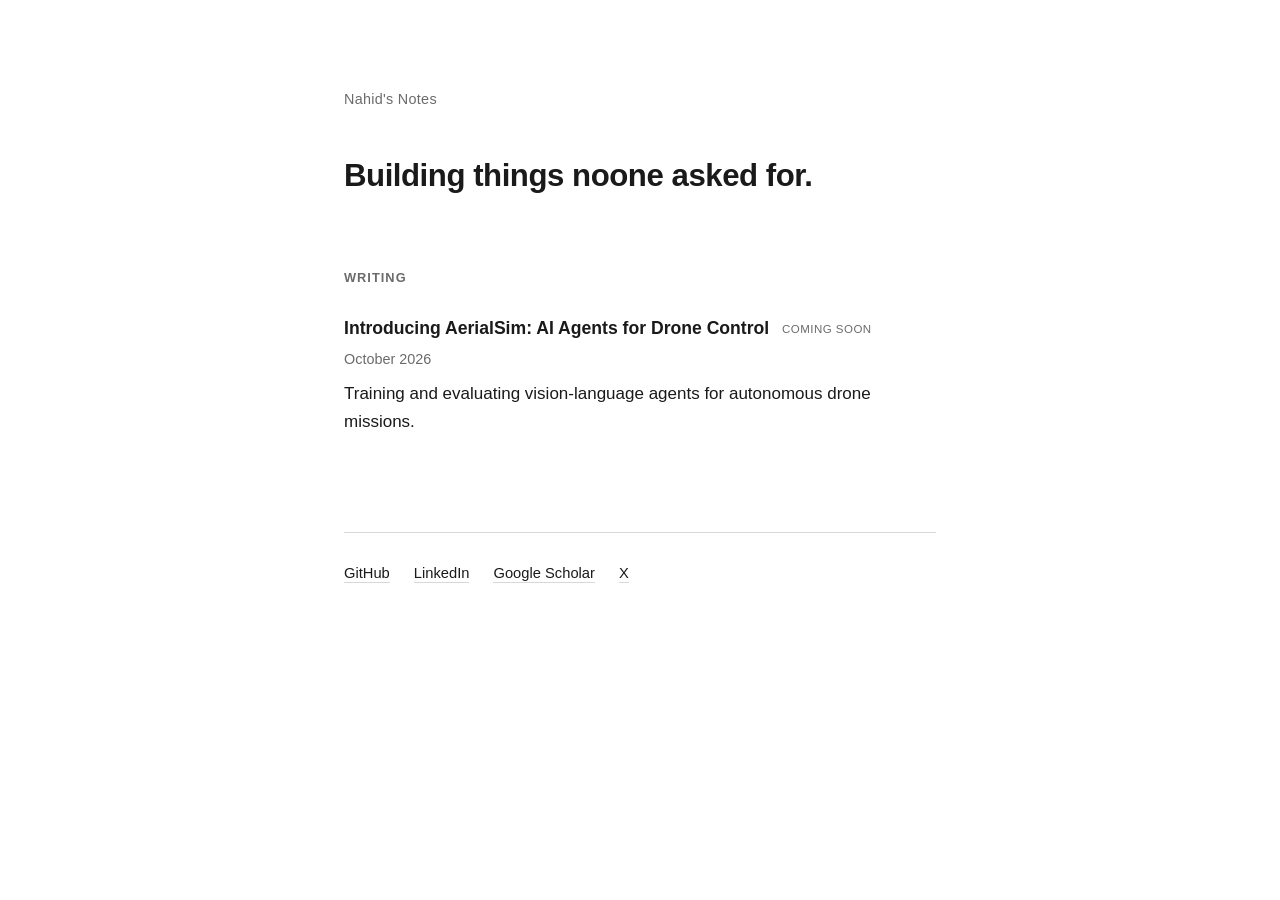
==== index.html @ 05fd5c4f "redesign the homepage Replaces the placeholder with a minimal text-first page: site name, heading, a" ====
<!doctype html>
<html lang="en">
<head>
<meta charset="utf-8">
<meta name="viewport" content="width=device-width, initial-scale=1">
<title>Nahid's Notes</title>
<meta name="description" content="Notes on building things, mostly machine learning and robotics.">
<link rel="stylesheet" href="style.css">
</head>
<body>
<div class="wrap">

  <header>
    <p class="site">Nahid's Notes</p>
    <h1>Building things noone asked for.</h1>
  </header>

  <main>
    <section>
      <h2>Writing</h2>

      <article class="entry">
        <h3>
          Introducing AerialSim: AI Agents for Drone Control
          <span class="soon">Coming soon</span>
        </h3>
        <p class="meta">October 2026</p>
        <p class="desc">Training and evaluating vision-language agents for autonomous drone missions.</p>
      </article>

    </section>
  </main>

  <footer>
    <ul class="links">
      <li><a href="https://github.com/nahidalam">GitHub</a></li>
      <li><a href="https://www.linkedin.com/in/nahidalam">LinkedIn</a></li>
      <li><a href="https://scholar.google.com/citations?user=11XdYBUAAAAJ">Google Scholar</a></li>
      <li><a href="https://x.com/nahidalam">X</a></li>
    </ul>
  </footer>

</div>
</body>
</html>
---- style.css ----
:root {
  --bg: #ffffff;
  --ink: #1a1a1a;
  --muted: #6b6b6b;
  --faint: #d8d8d8;
  --link: #1a1a1a;
}

*, *::before, *::after { box-sizing: border-box; }

html { -webkit-text-size-adjust: 100%; }

body {
  margin: 0;
  background: var(--bg);
  color: var(--ink);
  font: 17px/1.65 -apple-system, BlinkMacSystemFont, "Segoe UI", Helvetica, Arial, sans-serif;
  font-synthesis-weight: none;
  -webkit-font-smoothing: antialiased;
}

.wrap {
  max-width: 40rem;
  margin: 0 auto;
  padding: 5.5rem 1.5rem 4rem;
}

/* header */

.site {
  margin: 0 0 2.75rem;
  font-size: 0.9rem;
  letter-spacing: 0.02em;
  color: var(--muted);
}

h1 {
  margin: 0;
  font-size: 1.95rem;
  line-height: 1.25;
  font-weight: 600;
  letter-spacing: -0.015em;
}

/* writing */

main { margin-top: 4.5rem; }

h2 {
  margin: 0 0 1.75rem;
  font-size: 0.8rem;
  font-weight: 600;
  letter-spacing: 0.08em;
  text-transform: uppercase;
  color: var(--muted);
}

.entry { margin-bottom: 2.5rem; }
.entry:last-child { margin-bottom: 0; }

.entry h3 {
  margin: 0;
  font-size: 1.1rem;
  line-height: 1.45;
  font-weight: 600;
}

.soon {
  display: inline-block;
  margin-left: 0.5rem;
  font-size: 0.72rem;
  font-weight: 500;
  letter-spacing: 0.04em;
  text-transform: uppercase;
  color: var(--muted);
  white-space: nowrap;
  vertical-align: 0.1em;
}

.meta {
  margin: 0.4rem 0 0;
  font-size: 0.9rem;
  color: var(--muted);
}

.desc {
  margin: 0.5rem 0 0;
  color: var(--ink);
}

/* footer */

footer {
  margin-top: 6rem;
  padding-top: 1.75rem;
  border-top: 1px solid var(--faint);
}

.links {
  margin: 0;
  padding: 0;
  list-style: none;
  display: flex;
  flex-wrap: wrap;
  gap: 0.5rem 1.5rem;
  font-size: 0.92rem;
}

a {
  color: var(--link);
  text-decoration: none;
  border-bottom: 1px solid var(--faint);
  padding-bottom: 1px;
}

a:hover { border-bottom-color: var(--ink); }

a:focus-visible {
  outline: 2px solid var(--ink);
  outline-offset: 3px;
  border-radius: 1px;
}

/* small screens */

@media (max-width: 34rem) {
  .wrap { padding: 3.5rem 1rem 3rem; }
  h1 { font-size: 1.65rem; }
  main { margin-top: 3.5rem; }
  footer { margin-top: 4rem; }
}
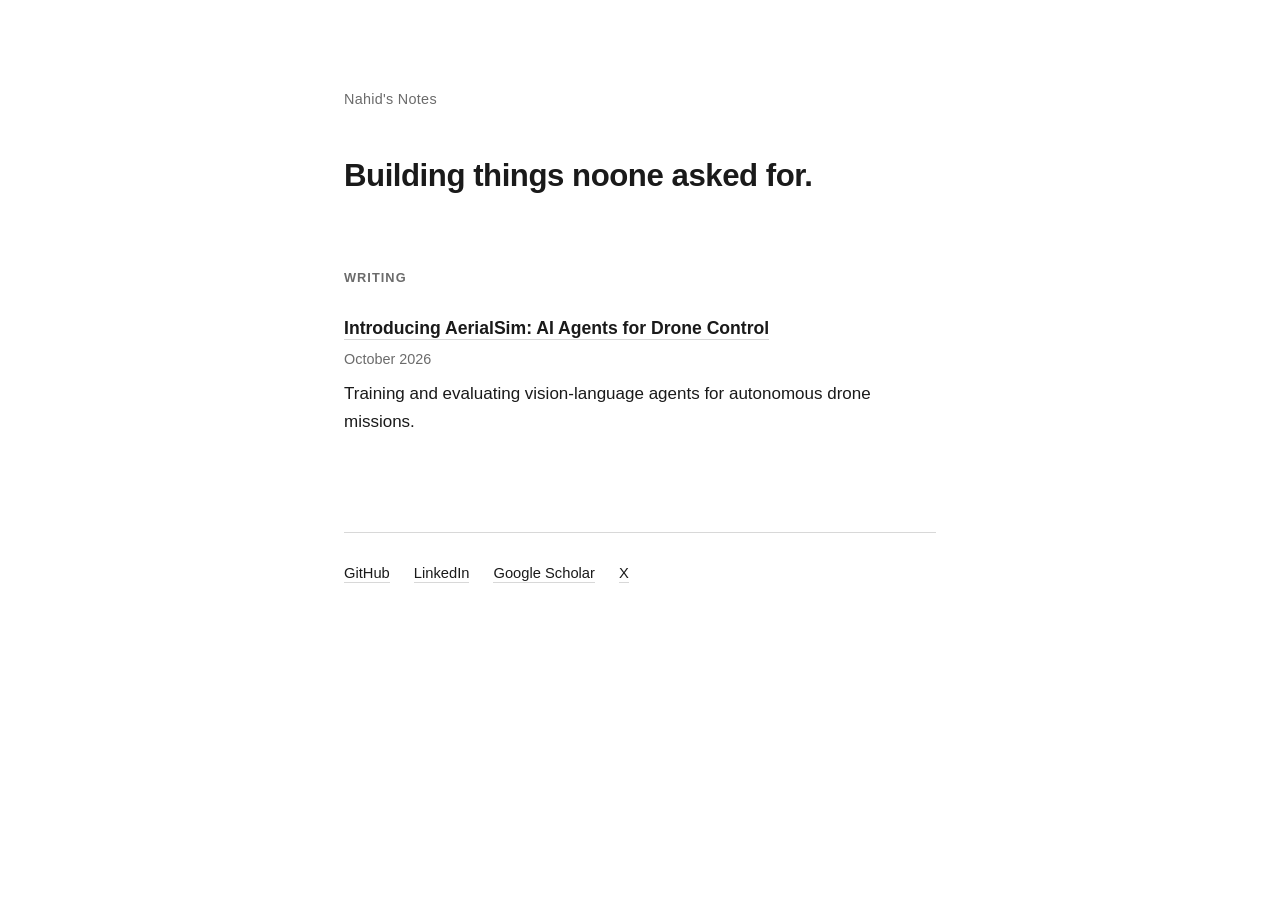
==== commit 098dad24: "publish the AerialSim-Env post Adds posts/aerialsim-env/ and links it from the homepage, replacing t" ====
--- a/index.html
+++ b/index.html
@@ -20,10 +20,7 @@
       <h2>Writing</h2>
 
       <article class="entry">
-        <h3>
-          Introducing AerialSim: AI Agents for Drone Control
-          <span class="soon">Coming soon</span>
-        </h3>
+        <h3><a href="/posts/aerialsim-env/">Introducing AerialSim: AI Agents for Drone Control</a></h3>
         <p class="meta">October 2026</p>
         <p class="desc">Training and evaluating vision-language agents for autonomous drone missions.</p>
       </article>
--- a/style.css
+++ b/style.css
@@ -129,3 +129,171 @@
   main { margin-top: 3.5rem; }
   footer { margin-top: 4rem; }
 }
+
+/* ---------- post pages ---------- */
+
+.post { max-width: 44rem; padding-top: 3rem; }
+
+.back {
+  margin: 0 0 3rem;
+  font-size: 0.9rem;
+  color: var(--muted);
+}
+.post > .back:last-child {
+  margin: 4.5rem 0 0;
+  padding-top: 1.75rem;
+  border-top: 1px solid var(--faint);
+}
+
+.post h1 {
+  font-size: 2rem;
+  line-height: 1.2;
+  margin: 0 0 1rem;
+}
+
+.standfirst {
+  margin: 0 0 1rem;
+  font-size: 1.12rem;
+  line-height: 1.55;
+  color: #44444a;
+}
+
+.post .meta { margin: 0; }
+
+.post h2 {
+  margin: 3.25rem 0 1rem;
+  font-size: 1.3rem;
+  font-weight: 600;
+  letter-spacing: -0.01em;
+  text-transform: none;
+  color: var(--ink);
+}
+
+.post h3 {
+  margin: 2.25rem 0 0.75rem;
+  font-size: 1.05rem;
+  font-weight: 600;
+}
+
+.post p { margin: 0 0 1.15rem; }
+
+/* video */
+
+.video {
+  position: relative;
+  margin: 2.25rem 0 2.75rem;
+  padding-bottom: 56.25%;
+  background: #f2f2ef;
+}
+.video iframe {
+  position: absolute;
+  inset: 0;
+  width: 100%;
+  height: 100%;
+  border: 0;
+}
+
+/* figures */
+
+figure { margin: 2.25rem 0; }
+
+figure img {
+  display: block;
+  width: 100%;
+  height: auto;
+  background: #f2f2ef;
+}
+
+figcaption,
+caption {
+  margin-top: 0.7rem;
+  font-size: 0.88rem;
+  line-height: 1.5;
+  color: var(--muted);
+  text-align: left;
+}
+
+/* code */
+
+pre {
+  margin: 0 0 1.5rem;
+  padding: 1rem 1.1rem;
+  overflow-x: auto;
+  background: #f7f7f4;
+  border: 1px solid #ececea;
+  border-radius: 3px;
+  font-size: 0.85rem;
+  line-height: 1.55;
+}
+
+pre code { font: inherit; background: none; padding: 0; }
+
+code {
+  font-family: ui-monospace, SFMono-Regular, Menlo, Consolas, monospace;
+  font-size: 0.88em;
+  background: #f4f4f1;
+  padding: 0.05em 0.18em;
+  border-radius: 2px;
+}
+
+/* tables */
+
+.tablewrap { margin: 2rem 0; overflow-x: auto; }
+
+table {
+  width: 100%;
+  border-collapse: collapse;
+  font-size: 0.94rem;
+}
+
+caption {
+  caption-side: bottom;
+  margin-top: 0.85rem;
+}
+
+th, td {
+  text-align: left;
+  padding: 0.6rem 0.9rem 0.6rem 0;
+  border-bottom: 1px solid #ececea;
+  vertical-align: top;
+}
+
+thead th {
+  border-bottom: 1px solid #c9c9c4;
+  font-weight: 600;
+  white-space: nowrap;
+}
+
+tfoot th, tfoot td {
+  border-bottom: none;
+  border-top: 1px solid #c9c9c4;
+  font-weight: 600;
+}
+
+table.num td:not(:first-child),
+table.num th:not(:first-child) {
+  text-align: right;
+  padding-right: 0;
+  white-space: nowrap;
+}
+
+tbody tr:last-child td { border-bottom: none; }
+
+/* link list */
+
+.linklist {
+  margin: 0 0 1.15rem;
+  padding-left: 1.1rem;
+}
+.linklist li { margin-bottom: 0.35rem; }
+
+@media (max-width: 34rem) {
+  .post { padding-top: 2rem; }
+  .post h1 { font-size: 1.55rem; }
+  .standfirst { font-size: 1.02rem; }
+  .post h2 { margin-top: 2.5rem; font-size: 1.18rem; }
+  .back { margin-bottom: 2rem; }
+  pre { font-size: 0.78rem; padding: 0.85rem; }
+  table { font-size: 0.88rem; }
+  th, td { padding-right: 0.6rem; }
+}
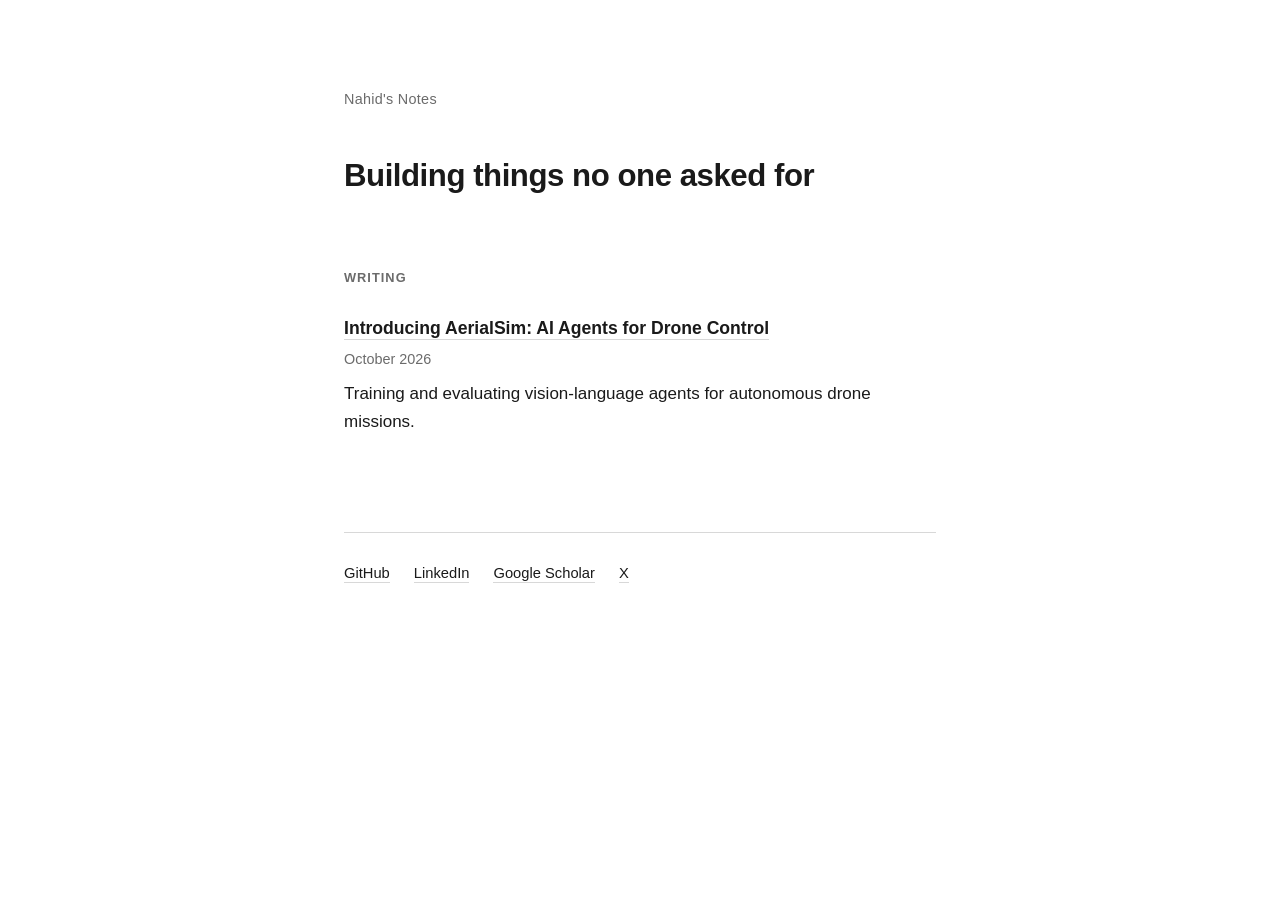
==== commit a84b4109: "no one, not noone, and drop the full stop" ====
--- a/index.html
+++ b/index.html
@@ -12,7 +12,7 @@
 
   <header>
     <p class="site">Nahid's Notes</p>
-    <h1>Building things noone asked for.</h1>
+    <h1>Building things no one asked for</h1>
   </header>
 
   <main>
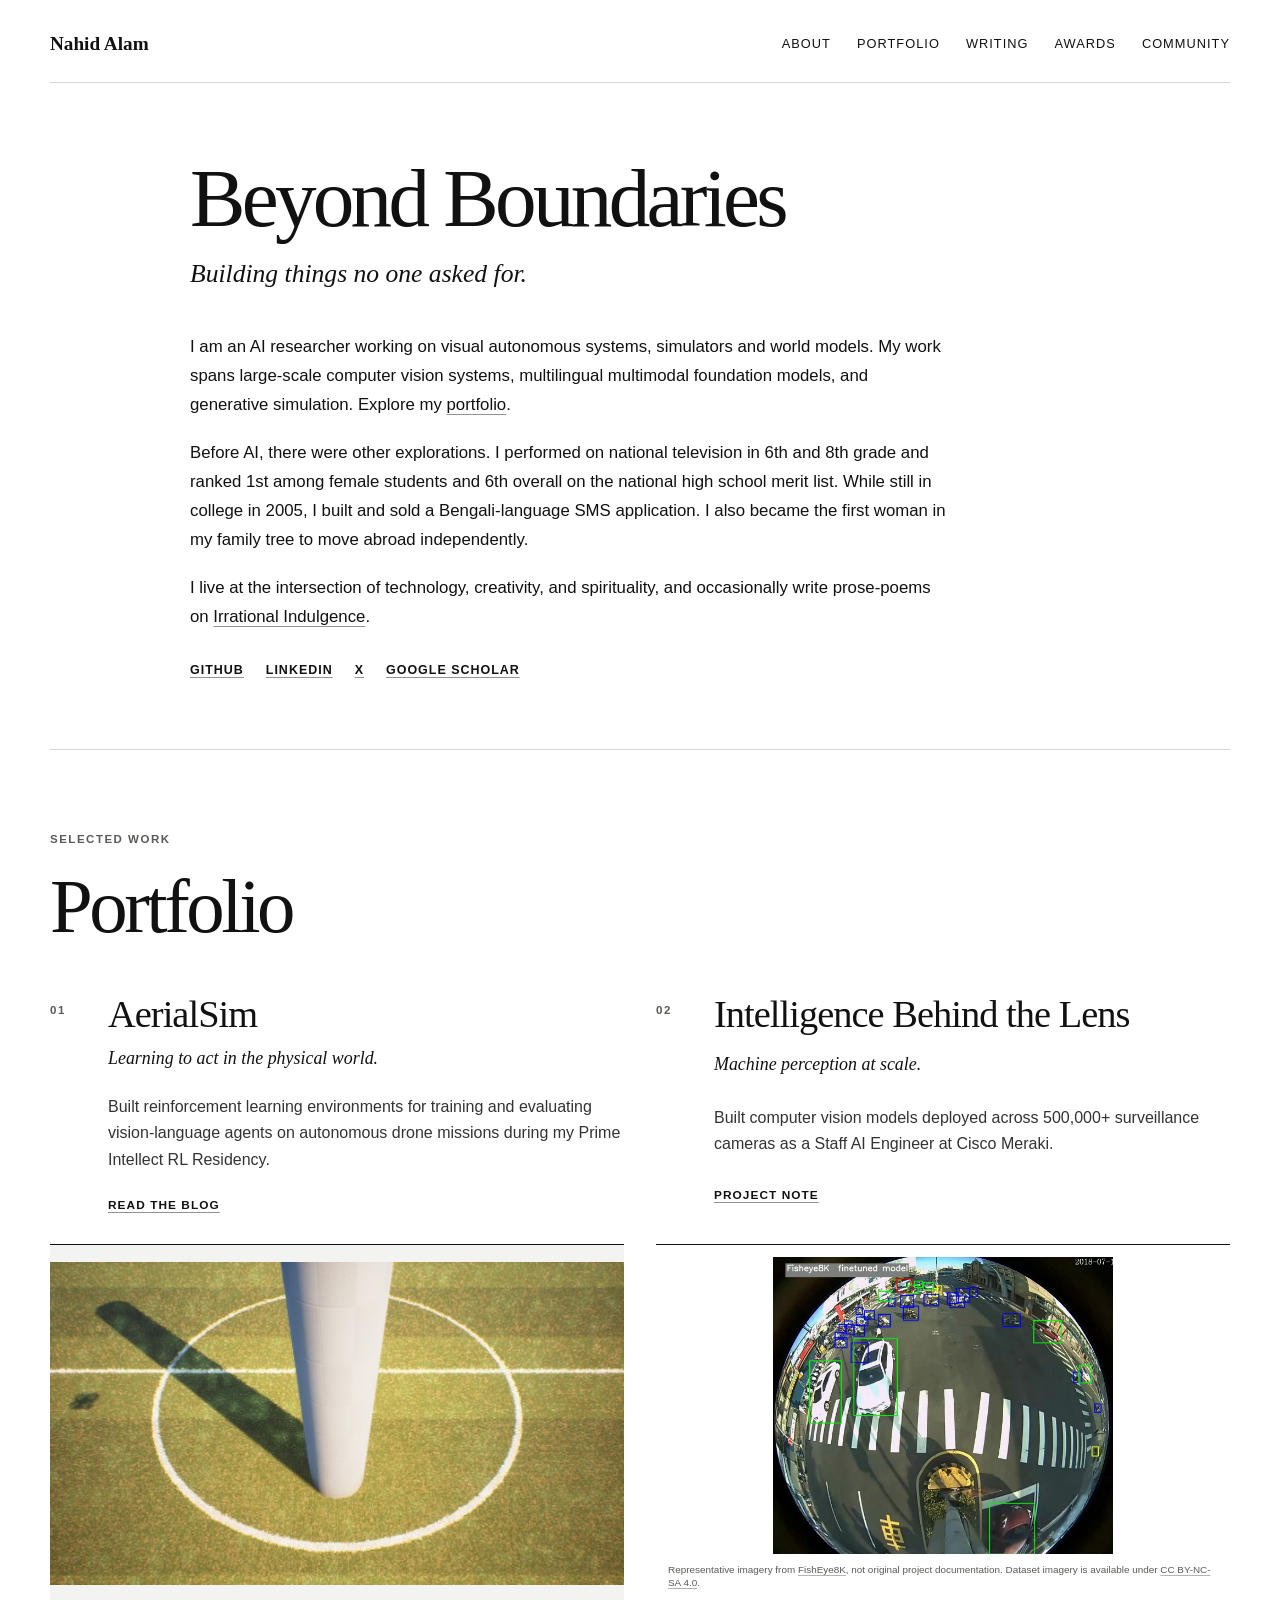
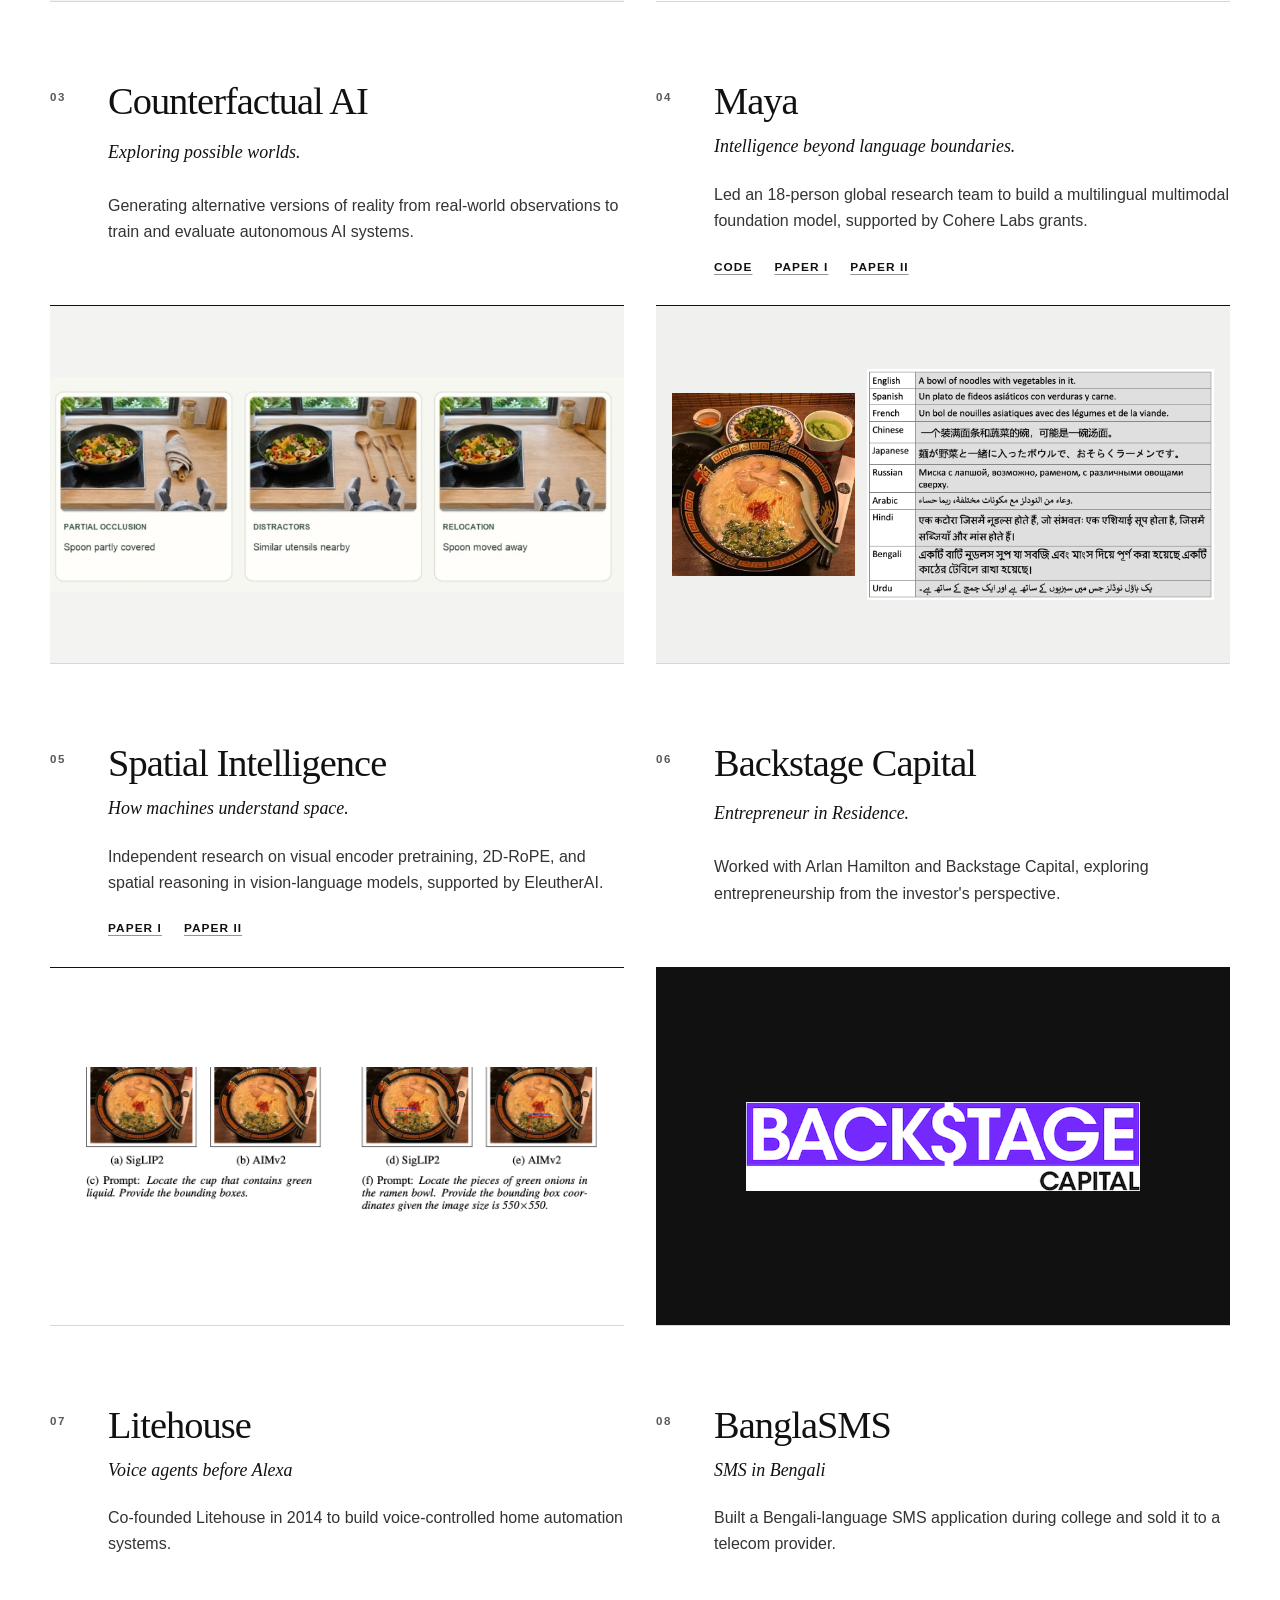
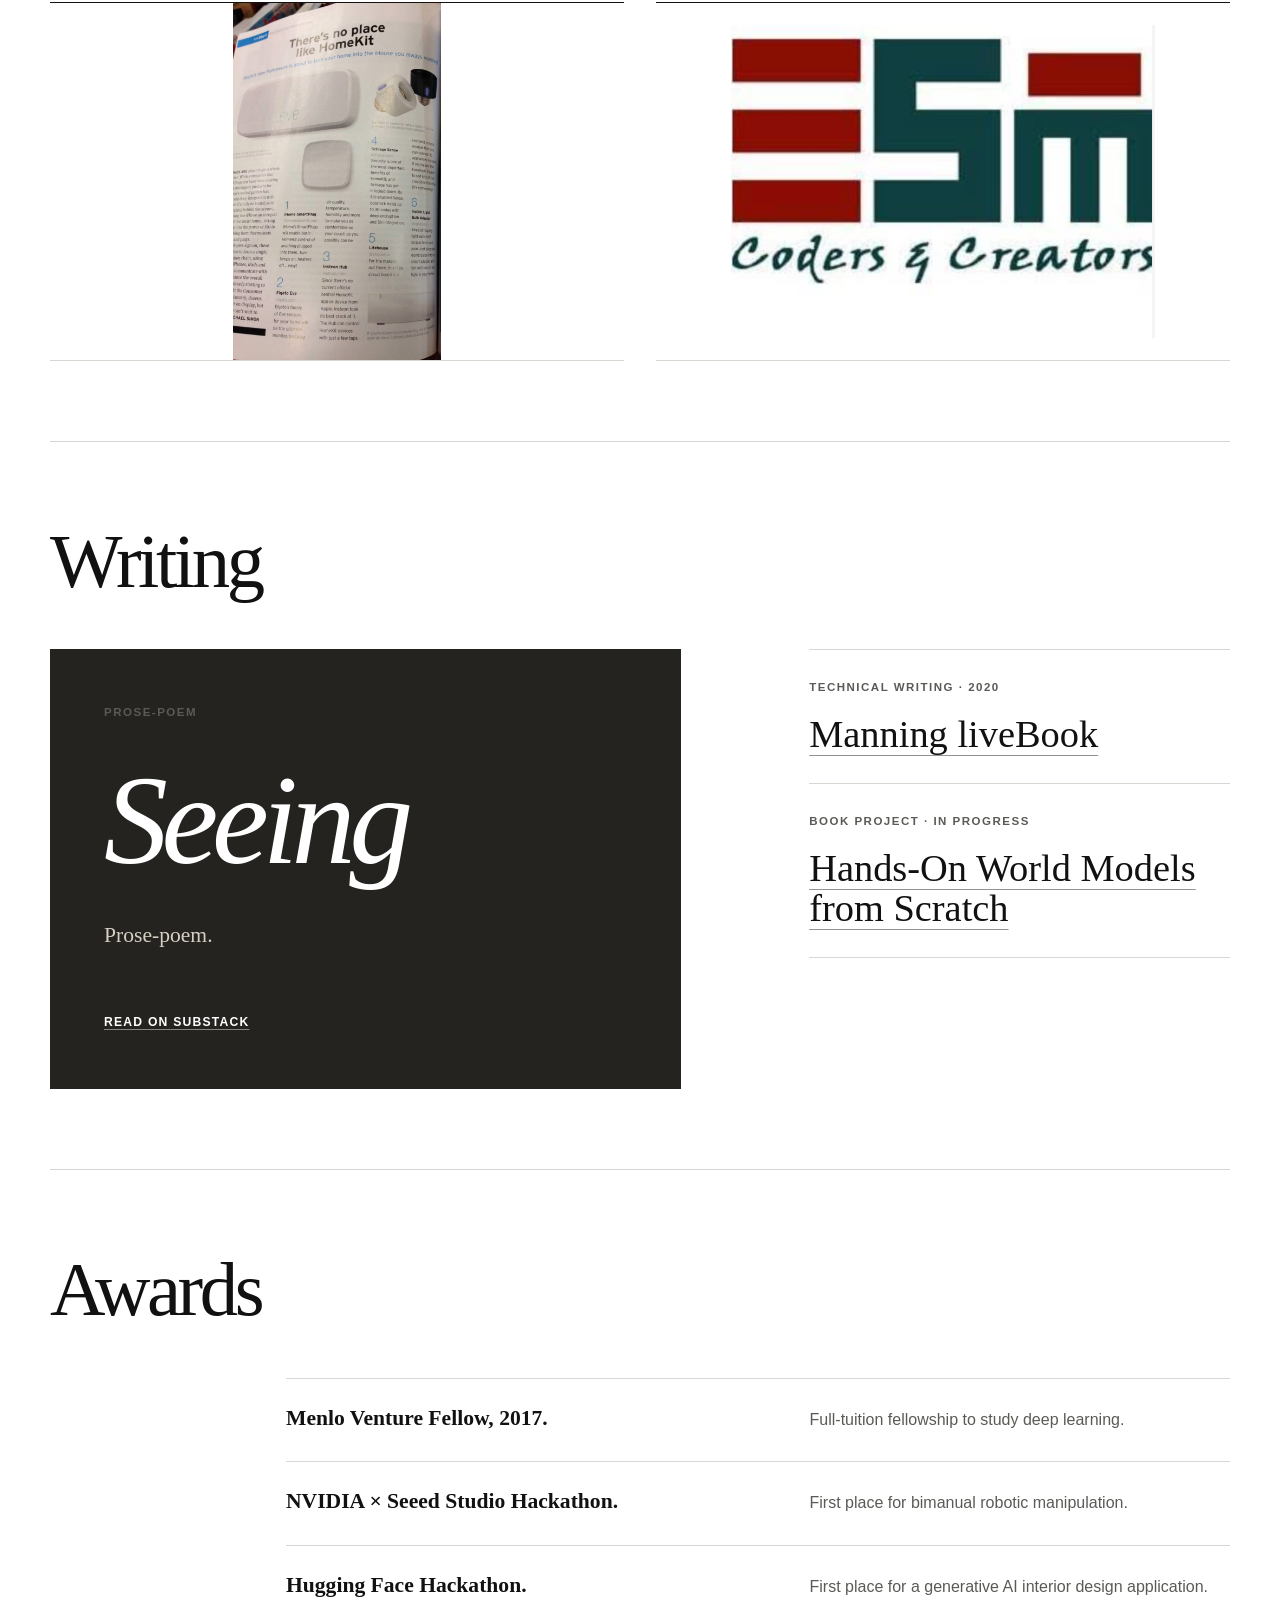
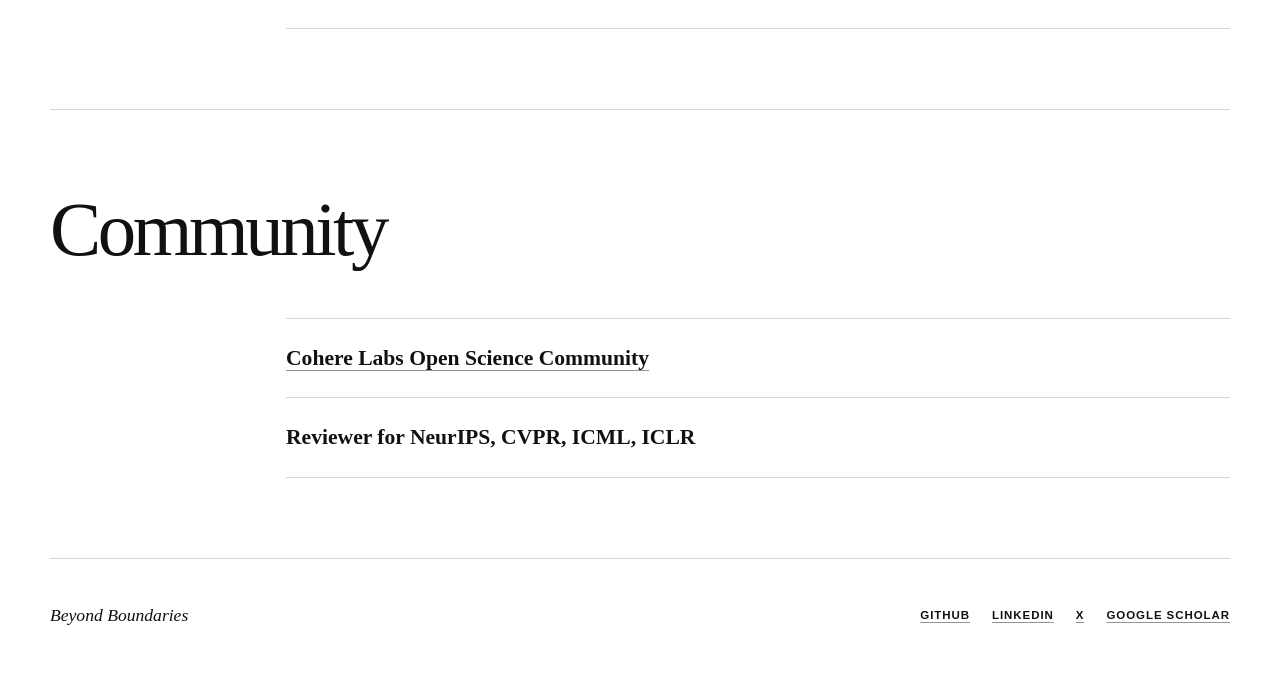
==== commit 4e125028: "Redesign portfolio with Beyond Boundaries theme" ====
--- a/index.html
+++ b/index.html
@@ -1,42 +1,110 @@
 <!doctype html>
 <html lang="en">
 <head>
-<meta charset="utf-8">
-<meta name="viewport" content="width=device-width, initial-scale=1">
-<title>Nahid's Notes</title>
-<meta name="description" content="Notes on building things, mostly machine learning and robotics.">
-<link rel="stylesheet" href="style.css">
+  <meta charset="utf-8">
+  <meta name="viewport" content="width=device-width, initial-scale=1">
+  <meta name="description" content="Nahid Alam is an independent researcher and creative technologist working across artificial intelligence, spatial reasoning, and embodied systems.">
+  <title>Nahid Alam | Beyond Boundaries</title>
+  <link rel="stylesheet" href="portfolio.css">
 </head>
 <body>
-<div class="wrap">
-
-  <header>
-    <p class="site">Nahid's Notes</p>
-    <h1>Building things no one asked for</h1>
+  <a class="skip-link" href="#main">Skip to content</a>
+  <header class="site-header">
+    <a class="wordmark" href="#about" aria-label="Nahid Alam, home">Nahid Alam</a>
+    <nav aria-label="Primary navigation">
+      <a href="#about">About</a><a href="#portfolio">Portfolio</a><a href="#writing">Writing</a><a href="#awards">Awards</a><a href="#community">Community</a>
+    </nav>
   </header>
 
-  <main>
-    <section>
-      <h2>Writing</h2>
+  <main id="main">
+    <section class="hero section" id="about" aria-labelledby="about-title">
+      <div class="hero-content">
+        <h1 id="about-title">Beyond Boundaries</h1>
+        <p class="tagline">Building things no one asked for.</p>
+        <div class="about-copy">
+          <p>I am an AI researcher working on visual autonomous systems, simulators and world models. My work spans large-scale computer vision systems, multilingual multimodal foundation models, and generative simulation. Explore my <a href="#portfolio">portfolio</a>.</p>
+          <p>Before AI, there were other explorations. I performed on national television in 6th and 8th grade and ranked 1st among female students and 6th overall on the national high school merit list. While still in college in 2005, I built and sold a Bengali-language SMS application. I also became the first woman in my family tree to move abroad independently.</p>
+          <p>I live at the intersection of technology, creativity, and spirituality, and occasionally write prose-poems on <a href="https://nahidalam.substack.com/">Irrational Indulgence</a>.</p>
+        </div>
+        <div class="social-links" aria-label="Social profiles">
+          <a href="https://github.com/nahidalam">GitHub</a><a href="https://www.linkedin.com/in/nahidalam/">LinkedIn</a><a href="https://x.com/nahidalam">X</a><a href="https://scholar.google.com/citations?user=11XdYBUAAAAJ">Google Scholar</a>
+        </div>
+      </div>
+    </section>
 
-      <article class="entry">
-        <h3><a href="/posts/aerialsim-env/">Introducing AerialSim: AI Agents for Drone Control</a></h3>
-        <p class="meta">October 2026</p>
-        <p class="desc">Training and evaluating vision-language agents for autonomous drone missions.</p>
-      </article>
+    <section class="section" id="portfolio" aria-labelledby="portfolio-title">
+      <header class="section-heading">
+        <div class="section-label" aria-hidden="true">Portfolio</div>
+        <div><p class="eyebrow">Selected work</p><h2 id="portfolio-title">Portfolio</h2></div>
+      </header>
+      <div class="portfolio-grid">
+        <article class="project-card">
+          <div class="project-body"><p class="project-number">01</p><h3>AerialSim</h3><p class="project-kicker">Learning to act in the physical world.</p><p>Built reinforcement learning environments for training and evaluating vision-language agents on autonomous drone missions during my Prime Intellect RL Residency.</p><div class="project-links"><a href="posts/aerialsim-env/">Read the blog</a></div></div>
+          <figure class="project-visual"><img src="posts/aerialsim-env/drone-view.jpg" alt="AerialSim drone camera view approaching a landing pad obstructed by an object" width="640" height="360" loading="lazy"></figure>
+        </article>
 
+        <article class="project-card project-card-lens">
+          <div class="project-body"><p class="project-number">02</p><h3>Intelligence Behind the Lens</h3><p class="project-kicker">Machine perception at scale.</p><p>Built computer vision models deployed across 500,000+ surveillance cameras as a Staff AI Engineer at Cisco Meraki.</p><div class="project-links"><a href="https://www.linkedin.com/posts/nahidalam_cisco-live-2024-amsterdam-live-broadcast-activity-7161052460256559105-5f4G">Project note</a></div></div>
+          <figure class="project-visual project-visual-wide">
+            <img src="assets/images/lens/fisheye8k-single-detection-hd.png" alt="A high-resolution circular fisheye traffic view with detected cars, motorcycles, bicycles, and pedestrians" width="1238" height="1080">
+            <figcaption>Representative imagery from <a href="https://arxiv.org/abs/2305.17449">FishEye8K</a>, not original project documentation. Dataset imagery is available under <a href="https://creativecommons.org/licenses/by-nc-sa/4.0/">CC BY-NC-SA 4.0</a>.</figcaption>
+          </figure>
+        </article>
+
+        <article class="project-card">
+          <div class="project-body"><p class="project-number">03</p><h3>Counterfactual AI</h3><p class="project-kicker">Exploring possible worlds.</p><p>Generating alternative versions of reality from real-world observations to train and evaluate autonomous AI systems.</p></div>
+          <figure class="project-visual"><img src="assets/images/counterfactual/counterfactual_ai.png" alt="Three counterfactual robot perception scenes showing partial occlusion, distractors, and object relocation" width="1638" height="612"></figure>
+        </article>
+
+        <article class="project-card project-card-maya">
+          <div class="project-body"><p class="project-number">04</p><h3>Maya</h3><p class="project-kicker">Intelligence beyond language boundaries.</p><p>Led an 18-person global research team to build a multilingual multimodal foundation model, supported by Cohere Labs grants.</p><div class="project-links"><a href="https://github.com/nahidalam/maya">Code</a><a href="https://arxiv.org/abs/2412.07112">Paper I</a><a href="https://arxiv.org/abs/2505.08910">Paper II</a></div></div>
+          <figure class="project-visual maya-visual">
+            <a href="assets/images/maya/figure9.png" target="_blank" rel="noopener" aria-label="Enlarge Maya Figure 9, a photograph of a bowl of ramen"><img src="assets/images/maya/figure9.png" alt="Maya paper Figure 9 showing a bowl of ramen with side dishes" width="550" height="550" loading="lazy"></a>
+            <a href="assets/images/maya/figure10.png" target="_blank" rel="noopener" aria-label="Enlarge Maya Figure 10, multilingual descriptions of the photograph"><img src="assets/images/maya/figure10.png" alt="Maya paper Figure 10 with descriptions of the ramen photograph in ten languages" width="1034" height="690" loading="lazy"></a>
+          </figure>
+        </article>
+
+        <article class="project-card">
+          <div class="project-body"><p class="project-number">05</p><h3>Spatial Intelligence</h3><p class="project-kicker">How machines understand space.</p><p>Independent research on visual encoder pretraining, 2D-RoPE, and spatial reasoning in vision-language models, supported by EleutherAI.</p><div class="project-links"><a href="https://arxiv.org/abs/2603.12545">Paper I</a><a href="https://arxiv.org/abs/2601.09954">Paper II</a></div></div>
+          <figure class="project-visual project-visual-paper"><a href="assets/images/spatial/figure2-portfolio.png" target="_blank" rel="noopener" aria-label="Enlarge Spatial Intelligence comparison"><img src="assets/images/spatial/figure2-portfolio.png" alt="Spatial reasoning comparison of object localization from SigLIP2 and AIMv2 encoders" width="1250" height="370" loading="lazy"></a></figure>
+        </article>
+
+        <article class="project-card project-card-type">
+          <div class="project-body"><p class="project-number">06</p><h3>Backstage Capital</h3><p class="project-kicker">Entrepreneur in Residence.</p><p>Worked with Arlan Hamilton and Backstage Capital, exploring entrepreneurship from the investor's perspective.</p></div>
+          <a class="type-visual backstage-visual" href="https://backstagecapital.com/crew/alumni/" aria-label="Visit the Backstage Capital crew alumni page"><img src="assets/images/backstage/backstage_logo_white.png" alt="Backstage Capital" width="600" height="136" loading="lazy"></a>
+        </article>
+
+        <article class="project-card project-card-type">
+          <div class="project-body"><p class="project-number">07</p><h3>Litehouse</h3><p class="project-kicker">Voice agents before Alexa</p><p>Co-founded Litehouse in 2014 to build voice-controlled home automation systems.</p></div>
+          <figure class="project-visual litehouse-visual"><img src="assets/images/litehouse/homekit-feature.jpg" alt="Magazine feature showing Litehouse among early Apple HomeKit products" width="768" height="1314" loading="lazy"></figure>
+        </article>
+
+        <article class="project-card project-card-type">
+          <div class="project-body"><p class="project-number">08</p><h3>BanglaSMS</h3><p class="project-kicker">SMS in Bengali</p><p>Built a Bengali-language SMS application during college and sold it to a telecom provider.</p></div>
+          <a class="type-visual banglasms-visual" href="https://www.facebook.com/banglasms/" aria-label="Visit BanglaSMS on Facebook"><img src="assets/images/banglasms/logo.png" alt="BanglaSMS Coders and Creators logo" width="602" height="444" loading="lazy"></a>
+        </article>
+      </div>
+    </section>
+
+    <section class="section writing" id="writing" aria-labelledby="writing-title">
+      <header class="section-heading"><div class="section-label" aria-hidden="true">Writing</div><div><h2 id="writing-title">Writing</h2></div></header>
+      <div class="writing-grid">
+        <article class="featured-writing"><p class="eyebrow">Prose-poem</p><h3><a href="https://nahidalam.substack.com/p/seeing"><cite>Seeing</cite></a></h3><p class="writing-note">Prose-poem.</p><a class="text-link" href="https://nahidalam.substack.com/p/seeing">Read on Substack</a></article>
+        <div class="writing-list"><article><p class="writing-meta">Technical writing · 2020</p><h3><a href="https://www.manning.com/liveproject/summarize-COVID-19-news-using-NLP-and-PyTorch">Manning liveBook</a></h3></article><article><p class="writing-meta">Book project · In progress</p><h3><a href="https://github.com/nahidalam/world_model_from_scratch">Hands-On World Models from Scratch</a></h3></article></div>
+      </div>
+    </section>
+
+    <section class="section" id="awards" aria-labelledby="awards-title">
+      <header class="section-heading"><div class="section-label" aria-hidden="true">Awards</div><div><h2 id="awards-title">Awards</h2></div></header>
+      <div class="list-block"><article><h3>Menlo Venture Fellow, 2017.</h3><p>Full-tuition fellowship to study deep learning.</p></article><article><h3>NVIDIA × Seeed Studio Hackathon.</h3><p>First place for bimanual robotic manipulation.</p></article><article><h3>Hugging Face Hackathon.</h3><p>First place for a generative AI interior design application.</p></article></div>
+    </section>
+
+    <section class="section" id="community" aria-labelledby="community-title">
+      <header class="section-heading"><div class="section-label" aria-hidden="true">Community</div><div><h2 id="community-title">Community</h2></div></header>
+      <ul class="community-list"><li><a href="https://www.linkedin.com/posts/this-month-were-celebrating-one-of-our-share-7499204103470952448-gqoE/">Cohere Labs Open Science Community</a></li><li>Reviewer for NeurIPS, CVPR, ICML, ICLR</li></ul>
     </section>
   </main>
 
-  <footer>
-    <ul class="links">
-      <li><a href="https://github.com/nahidalam">GitHub</a></li>
-      <li><a href="https://www.linkedin.com/in/nahidalam">LinkedIn</a></li>
-      <li><a href="https://scholar.google.com/citations?user=11XdYBUAAAAJ">Google Scholar</a></li>
-      <li><a href="https://x.com/nahidalam">X</a></li>
-    </ul>
-  </footer>
-
-</div>
+  <footer class="site-footer"><p>Beyond Boundaries</p><div class="footer-links"><a href="https://github.com/nahidalam">GitHub</a><a href="https://www.linkedin.com/in/nahidalam/">LinkedIn</a><a href="https://x.com/nahidalam">X</a><a href="https://scholar.google.com/citations?user=11XdYBUAAAAJ">Google Scholar</a></div></footer>
 </body>
 </html>
--- a/portfolio.css
+++ b/portfolio.css
@@ -0,0 +1,141 @@
+:root {
+  --paper: #ffffff;
+  --paper-deep: #f3f3f1;
+  --ink: #111111;
+  --muted: #5a5a56;
+  --line: #d8d8d3;
+  --accent: #111111;
+  --serif: Georgia, "Times New Roman", Times, serif;
+  --sans: Inter, ui-sans-serif, -apple-system, BlinkMacSystemFont, "Segoe UI", sans-serif;
+  --page: min(1180px, calc(100% - 48px));
+}
+
+* { box-sizing: border-box; }
+html { scroll-behavior: smooth; }
+body { margin: 0; background: var(--paper); color: var(--ink); font-family: var(--sans); font-size: 16px; line-height: 1.65; text-rendering: optimizeLegibility; }
+img { display: block; max-width: 100%; height: auto; }
+a { color: inherit; text-decoration-color: color-mix(in srgb, currentColor 45%, transparent); text-underline-offset: .22em; text-decoration-thickness: 1px; }
+a:hover { text-decoration-color: currentColor; }
+a:focus-visible { outline: 2px solid var(--accent); outline-offset: 4px; }
+.skip-link { position: fixed; top: 12px; left: 12px; z-index: 100; padding: 8px 12px; background: var(--ink); color: var(--paper); transform: translateY(-180%); }
+.skip-link:focus { transform: translateY(0); }
+
+.site-header { width: var(--page); margin: 0 auto; padding: 28px 0 22px; display: flex; align-items: center; justify-content: space-between; gap: 32px; border-bottom: 1px solid var(--line); }
+.wordmark { font-family: var(--serif); font-size: 1.2rem; font-weight: 700; text-decoration: none; white-space: nowrap; }
+nav { display: flex; flex-wrap: wrap; justify-content: flex-end; gap: 8px 26px; font-size: .8rem; letter-spacing: .08em; text-transform: uppercase; }
+nav a { text-decoration: none; }
+
+.section { width: var(--page); margin: 0 auto; padding: 80px 0; border-bottom: 1px solid var(--line); scroll-margin-top: 24px; }
+.section-label { color: var(--muted); font-size: .7rem; font-weight: 700; letter-spacing: .16em; text-transform: uppercase; }
+.hero { display: block; min-height: auto; padding-top: 72px; padding-bottom: 68px; }
+.hero-content { max-width: 900px; margin: 0 auto; }
+.eyebrow, .project-number, .writing-meta { margin: 0 0 18px; color: var(--muted); font-size: .72rem; font-weight: 700; letter-spacing: .13em; text-transform: uppercase; }
+h1, h2, h3, p { margin-top: 0; }
+h1, h2, h3 { font-family: var(--serif); line-height: 1.04; }
+h1 { margin-bottom: 12px; font-size: clamp(3.4rem, 6.5vw, 5.5rem); font-weight: 400; letter-spacing: -.045em; white-space: nowrap; }
+h2 { margin-bottom: 0; font-size: clamp(3rem, 6vw, 6.5rem); font-weight: 400; letter-spacing: -.045em; }
+.tagline { margin-bottom: 38px; color: var(--ink); font-family: var(--serif); font-size: clamp(1.25rem, 2vw, 1.8rem); font-style: italic; }
+.about-copy { max-width: 760px; font-size: 1.05rem; line-height: 1.72; }
+.about-copy p { margin-bottom: 1.15em; }
+.social-links, .project-links, .footer-links { display: flex; flex-wrap: wrap; gap: 12px 22px; }
+.social-links { margin-top: 28px; font-size: .78rem; font-weight: 700; letter-spacing: .08em; text-transform: uppercase; }
+
+.section-heading { margin-bottom: 48px; display: block; }
+.section-heading > .section-label { display: none; }
+.portfolio-grid { display: grid; grid-template-columns: repeat(2, minmax(0, 1fr)); gap: 80px 32px; }
+.project-card { min-width: 0; display: flex; flex-direction: column; }
+.project-card .project-body { order: 1; flex: 1 0 auto; margin-bottom: 28px; }
+.project-card .project-visual,
+.project-card .type-visual { order: 2; margin-bottom: 0; }
+.project-visual, .type-visual { margin: 0 0 28px; aspect-ratio: 16 / 10; overflow: hidden; background: var(--paper-deep); border-top: 1px solid var(--ink); border-bottom: 1px solid var(--line); }
+.project-visual { display: flex; align-items: center; justify-content: center; }
+.project-visual img { width: 100%; height: 100%; object-fit: contain; }
+.project-visual figcaption { position: absolute; width: 1px; height: 1px; padding: 0; margin: -1px; overflow: hidden; clip: rect(0, 0, 0, 0); white-space: nowrap; border: 0; }
+.project-card-lens .project-visual { background: #fff; }
+.project-visual-wide { flex-direction: column; align-items: stretch; padding: 12px; }
+.project-visual-wide img { min-height: 0; }
+.project-visual-wide figcaption { position: static; width: auto; height: auto; margin: 9px 0 0; overflow: visible; clip: auto; white-space: normal; color: var(--muted); font-size: .62rem; line-height: 1.35; }
+.project-card-maya .project-visual { aspect-ratio: 16 / 10; min-height: 0; }
+.maya-visual { display: grid; grid-template-columns: minmax(0, .82fr) minmax(0, 1.55fr); gap: 12px; padding: 16px; background: #f0f0ee; }
+.maya-visual a { display: flex; align-items: center; }
+.maya-visual img { height: auto; object-fit: contain; }
+.maya-visual figcaption { position: static; grid-column: 1 / -1; width: auto; height: auto; margin: 2px 0 0; overflow: visible; clip: auto; white-space: normal; color: var(--muted); font-family: var(--serif); font-size: .82rem; font-style: italic; }
+.project-visual-paper { padding: 18px; background: #fff; }
+.project-visual-paper a { width: 100%; }
+.project-body { display: grid; grid-template-columns: 44px minmax(0, 1fr); column-gap: 14px; }
+.project-body > *:not(.project-number) { grid-column: 2; }
+.project-number { grid-column: 1; grid-row: 1 / span 5; padding-top: 6px; }
+.project-body h3 { margin-bottom: 10px; font-size: clamp(1.8rem, 3vw, 3rem); font-weight: 400; letter-spacing: -.025em; }
+.project-kicker { margin-bottom: 20px; color: var(--accent); font-family: var(--serif); font-size: 1.12rem; font-style: italic; }
+.project-body > p:not(.project-number):not(.project-kicker) { max-width: 580px; color: #333333; }
+.project-links { margin-top: 7px; font-size: .74rem; font-weight: 700; letter-spacing: .09em; text-transform: uppercase; }
+
+.type-visual { padding: 28px; display: flex; align-items: flex-start; justify-content: space-between; color: var(--ink); }
+.project-card-type:nth-of-type(6) .type-visual,
+.project-card-type:nth-of-type(7) .type-visual,
+.project-card-type:nth-of-type(8) .type-visual { background: #f3f3f1; }
+.project-card-type:nth-of-type(6) .backstage-visual { align-items: center; justify-content: center; background: #111; }
+.backstage-visual img { width: min(76%, 420px); height: auto; }
+.litehouse-visual { background: #fff; }
+.project-card-type:nth-of-type(8) .banglasms-visual { align-items: center; justify-content: center; background: #fff; }
+.banglasms-visual img { width: min(82%, 430px); height: auto; }
+.type-mark { align-self: flex-end; font-family: var(--serif); font-size: clamp(7rem, 15vw, 14rem); line-height: .7; letter-spacing: -.08em; }
+
+.writing-grid { display: grid; grid-template-columns: minmax(0, 1.5fr) minmax(280px, 1fr); gap: 10vw; }
+.featured-writing { padding: 54px; background: #25231f; color: var(--paper); }
+.featured-writing h3 { margin: 32px 0; font-size: clamp(4.8rem, 10vw, 9rem); font-weight: 400; letter-spacing: -.05em; }
+.featured-writing h3 a { text-decoration: none; }
+.writing-note { max-width: 500px; color: #d6d0c4; font-family: var(--serif); font-size: 1.35rem; line-height: 1.45; }
+.text-link { display: inline-block; margin-top: 40px; font-size: .76rem; font-weight: 700; letter-spacing: .1em; text-transform: uppercase; }
+.writing-list article, .list-block article { padding: 28px 0; border-top: 1px solid var(--line); }
+.writing-list article:last-child, .list-block article:last-child { border-bottom: 1px solid var(--line); }
+.writing-list h3 { margin: 0; font-size: clamp(1.6rem, 3vw, 2.5rem); font-weight: 400; }
+.list-block { margin-left: 20%; }
+.list-block article { display: grid; grid-template-columns: minmax(240px, 1.15fr) minmax(260px, 1fr); gap: 40px; }
+.list-block h3, .list-block p { margin-bottom: 0; }
+.list-block h3 { font-size: 1.35rem; }
+.list-block p { color: var(--muted); }
+.community-list { margin: 0 0 0 20%; padding: 0; list-style: none; font-family: var(--serif); font-size: 1.35rem; font-weight: 700; line-height: 1.04; }
+.community-list li { padding: 28px 0; border-top: 1px solid var(--line); }
+.community-list li:last-child { border-bottom: 1px solid var(--line); }
+
+.site-footer { width: var(--page); margin: 0 auto; padding: 42px 0 58px; display: flex; align-items: center; justify-content: space-between; gap: 30px; }
+.site-footer p { margin: 0; font-family: var(--serif); font-size: 1.1rem; font-style: italic; }
+.footer-links { justify-content: flex-end; font-size: .72rem; font-weight: 700; letter-spacing: .08em; text-transform: uppercase; }
+
+@media (max-width: 900px) {
+  :root { --page: min(100% - 36px, 760px); }
+  .site-header { align-items: flex-start; }
+  nav { max-width: 380px; }
+  .section { padding: 80px 0; }
+  .hero, .section-heading { grid-template-columns: 1fr; gap: 24px; }
+  .hero { min-height: auto; }
+  .tagline { margin-bottom: 52px; }
+  .portfolio-grid { grid-template-columns: 1fr; gap: 70px; }
+  .project-visual, .type-visual { aspect-ratio: 16 / 9; }
+  .writing-grid { grid-template-columns: 1fr; gap: 54px; }
+  .list-block, .community-list { margin-left: 0; }
+}
+
+@media (max-width: 620px) {
+  :root { --page: calc(100% - 28px); }
+  body { font-size: 15px; }
+  .site-header { padding-top: 20px; flex-direction: column; gap: 18px; }
+  nav { justify-content: flex-start; gap: 7px 18px; font-size: .7rem; }
+  .section { padding: 64px 0; }
+  h1 { font-size: clamp(3rem, 15vw, 4.5rem); white-space: normal; }
+  .about-copy .lead { font-size: 1.4rem; }
+  .project-visual, .type-visual { aspect-ratio: 4 / 3; }
+  .project-card-lens .project-visual { aspect-ratio: 16 / 10; }
+  .project-card-maya .project-visual { min-height: 0; aspect-ratio: auto; }
+  .maya-visual { grid-template-columns: 1fr; }
+  .maya-visual a:first-child { max-width: 68%; margin: 0 auto; }
+  .project-body { grid-template-columns: 34px minmax(0, 1fr); column-gap: 9px; }
+  .featured-writing { padding: 34px 26px; }
+  .featured-writing h3 { font-size: clamp(4.2rem, 24vw, 7rem); }
+  .list-block article { grid-template-columns: 1fr; gap: 8px; }
+  .site-footer { align-items: flex-start; flex-direction: column; }
+  .footer-links { justify-content: flex-start; }
+}
+
+@media (prefers-reduced-motion: reduce) { html { scroll-behavior: auto; } }
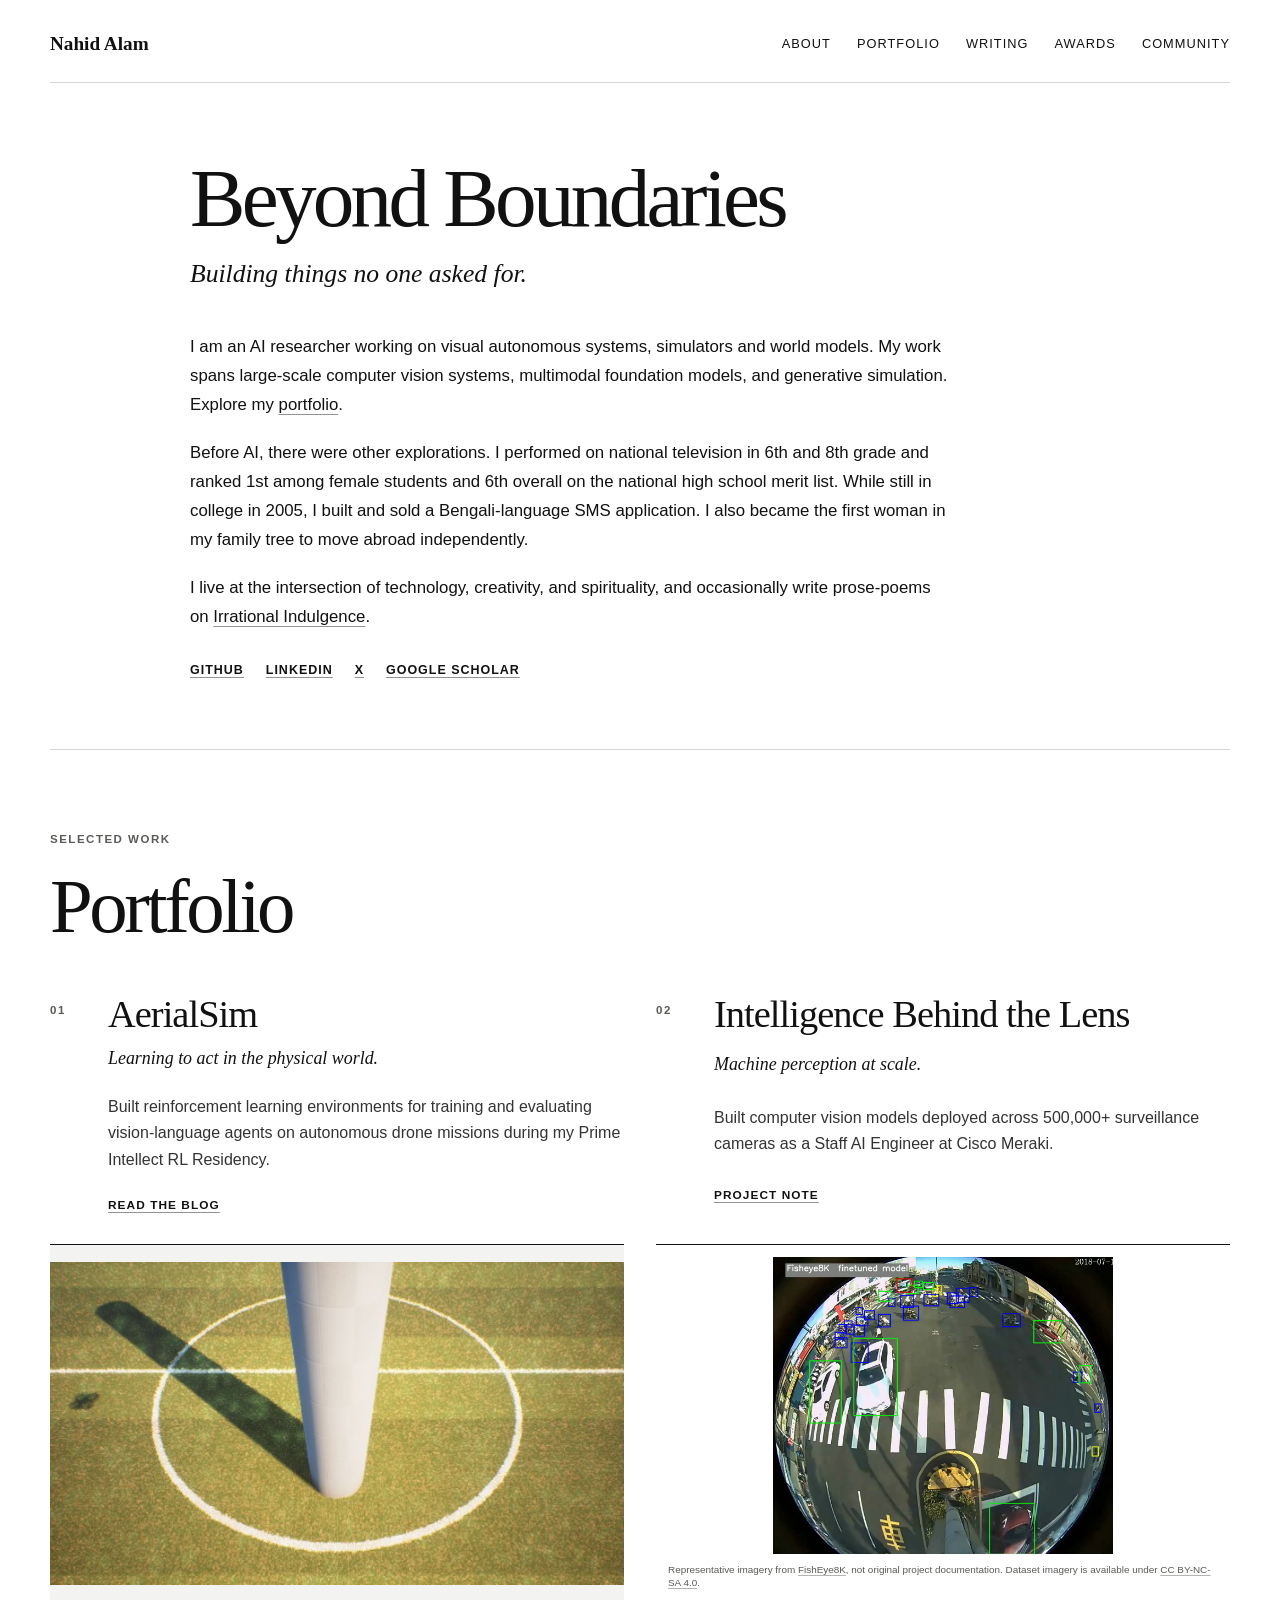
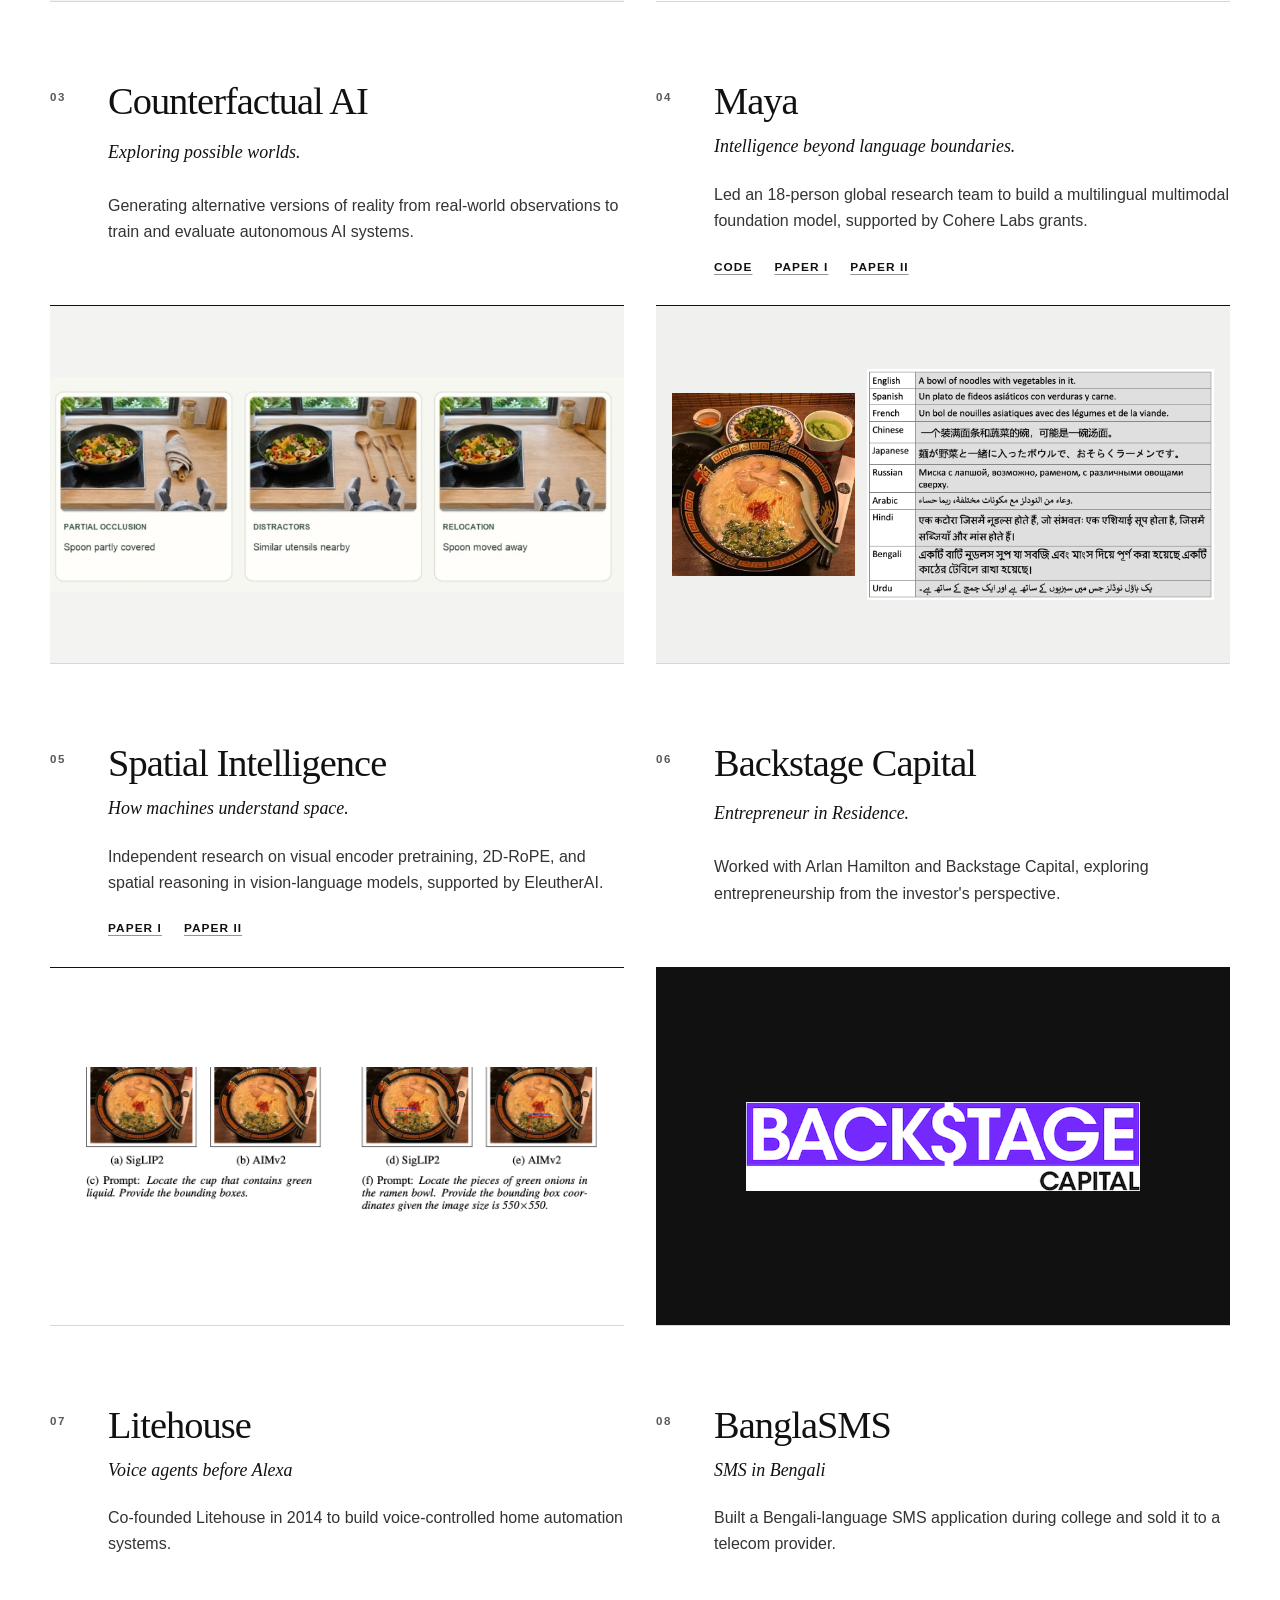
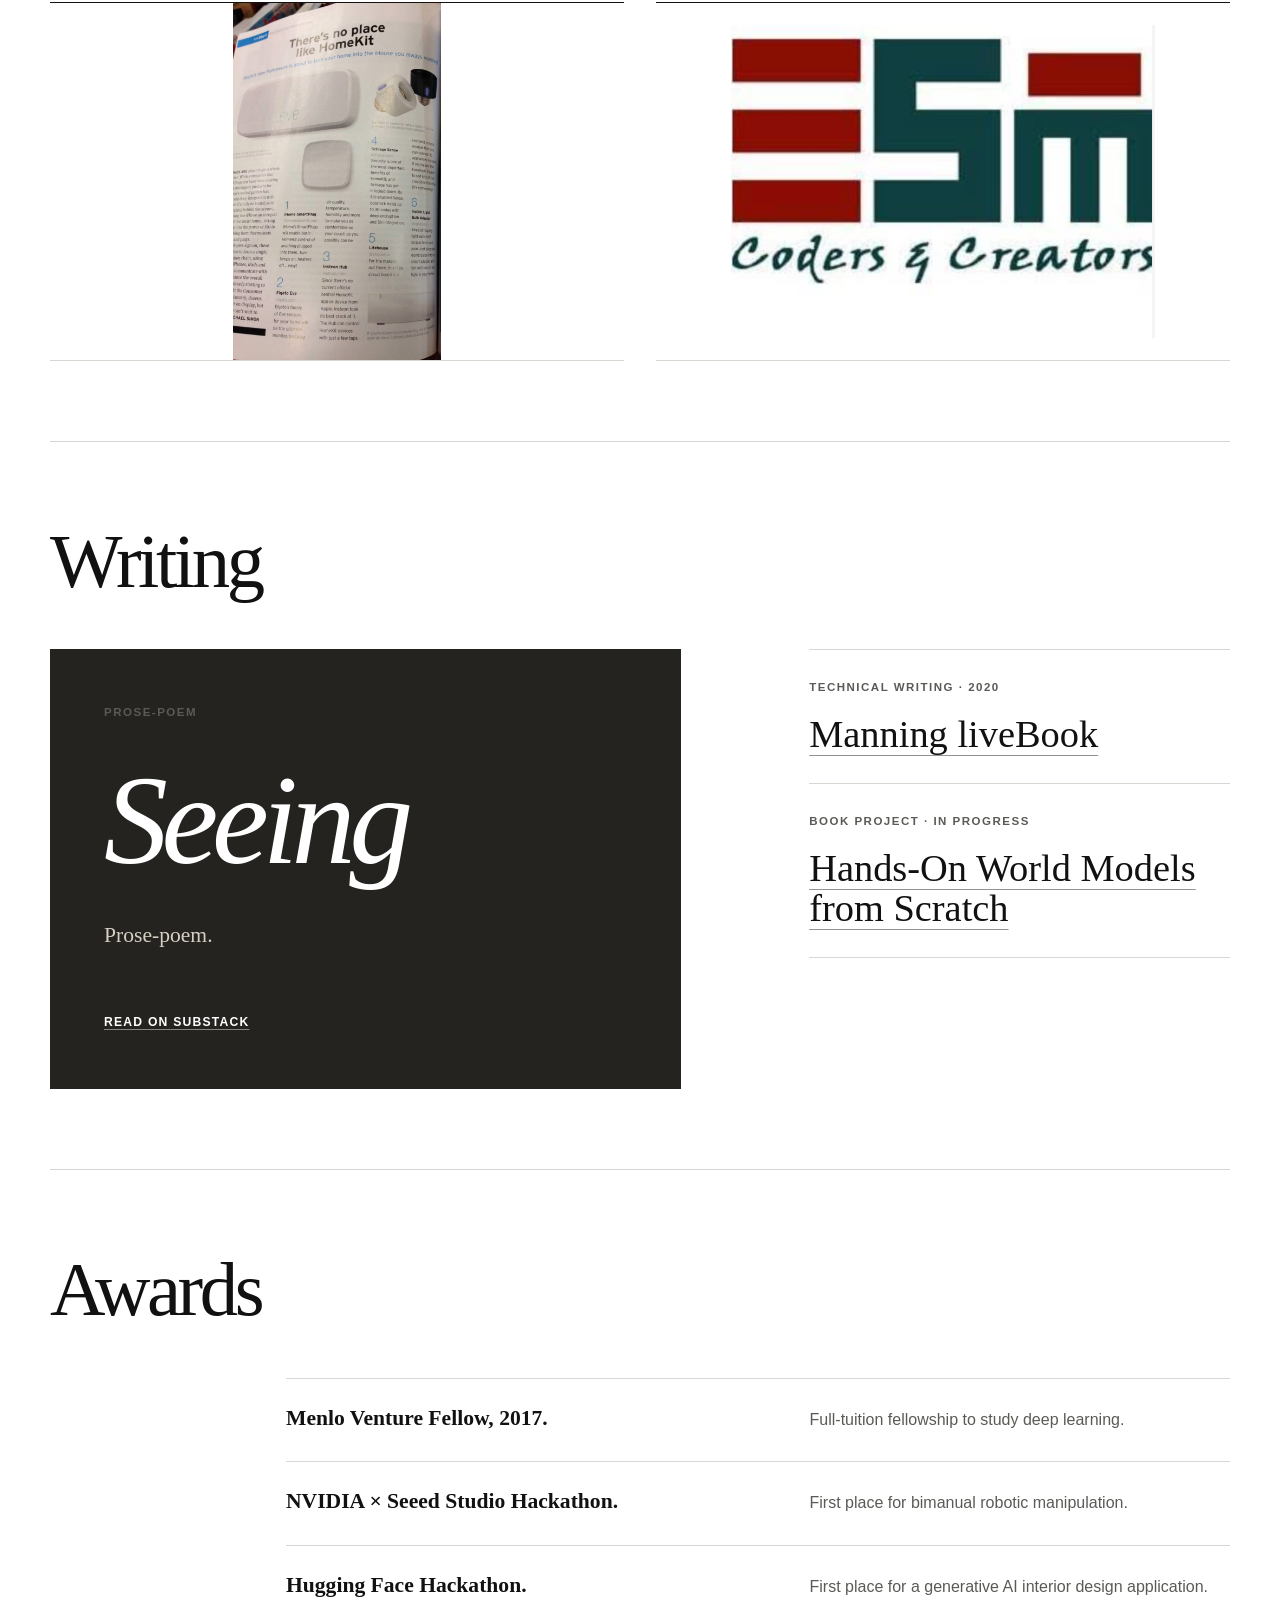
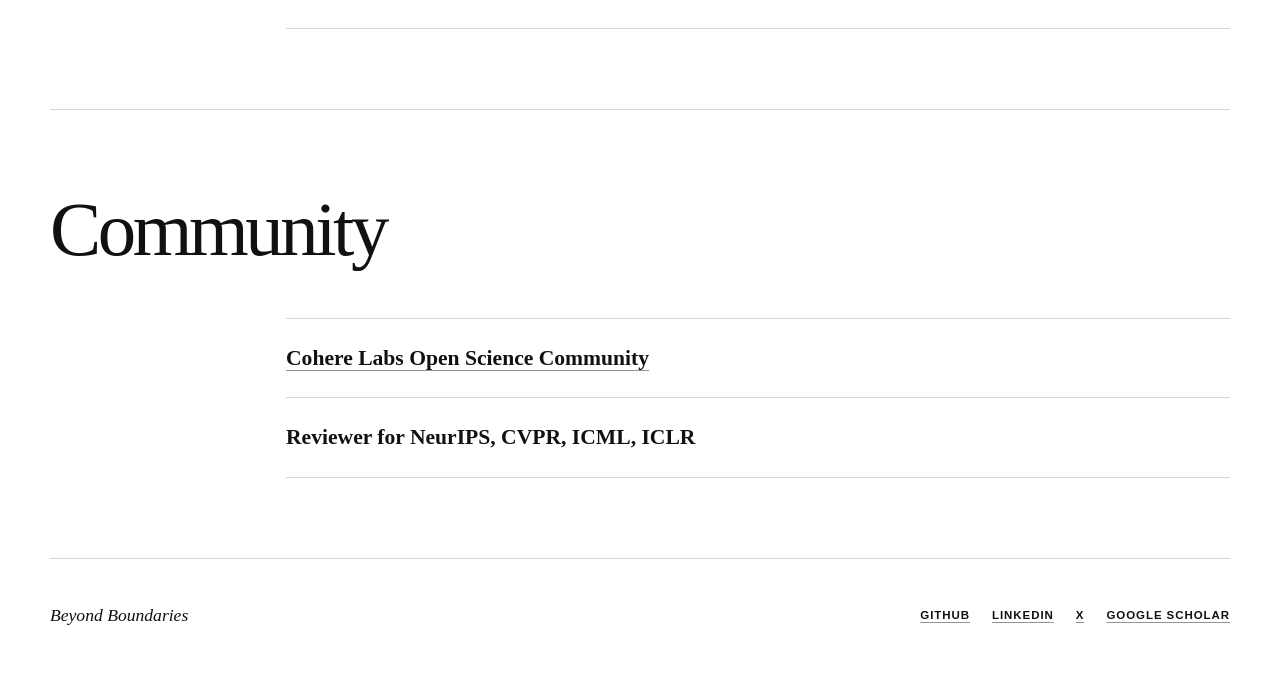
==== commit 8f18f0ea: "Refine About section wording" ====
--- a/index.html
+++ b/index.html
@@ -22,7 +22,7 @@
         <h1 id="about-title">Beyond Boundaries</h1>
         <p class="tagline">Building things no one asked for.</p>
         <div class="about-copy">
-          <p>I am an AI researcher working on visual autonomous systems, simulators and world models. My work spans large-scale computer vision systems, multilingual multimodal foundation models, and generative simulation. Explore my <a href="#portfolio">portfolio</a>.</p>
+          <p>I am an AI researcher working on visual autonomous systems, simulators and world models. My work spans large-scale computer vision systems, multimodal foundation models, and generative simulation. Explore my <a href="#portfolio">portfolio</a>.</p>
           <p>Before AI, there were other explorations. I performed on national television in 6th and 8th grade and ranked 1st among female students and 6th overall on the national high school merit list. While still in college in 2005, I built and sold a Bengali-language SMS application. I also became the first woman in my family tree to move abroad independently.</p>
           <p>I live at the intersection of technology, creativity, and spirituality, and occasionally write prose-poems on <a href="https://nahidalam.substack.com/">Irrational Indulgence</a>.</p>
         </div>
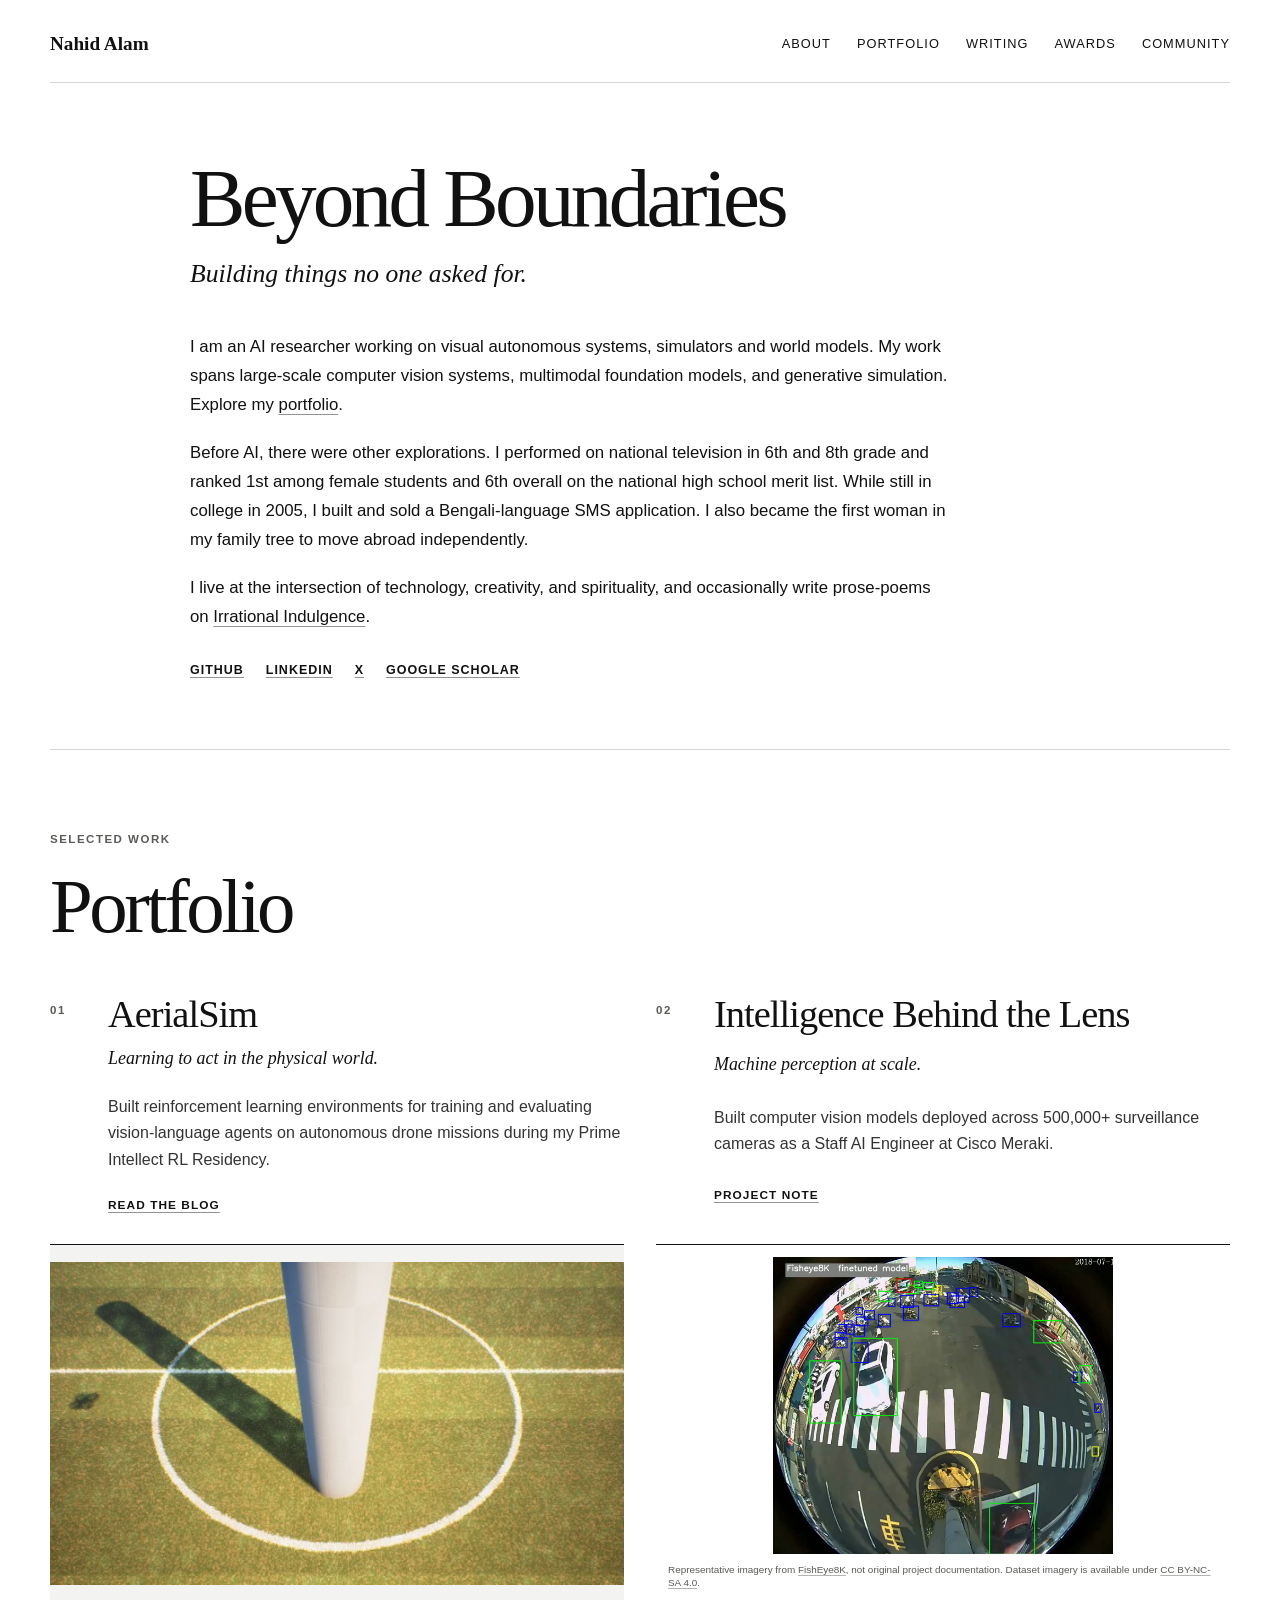
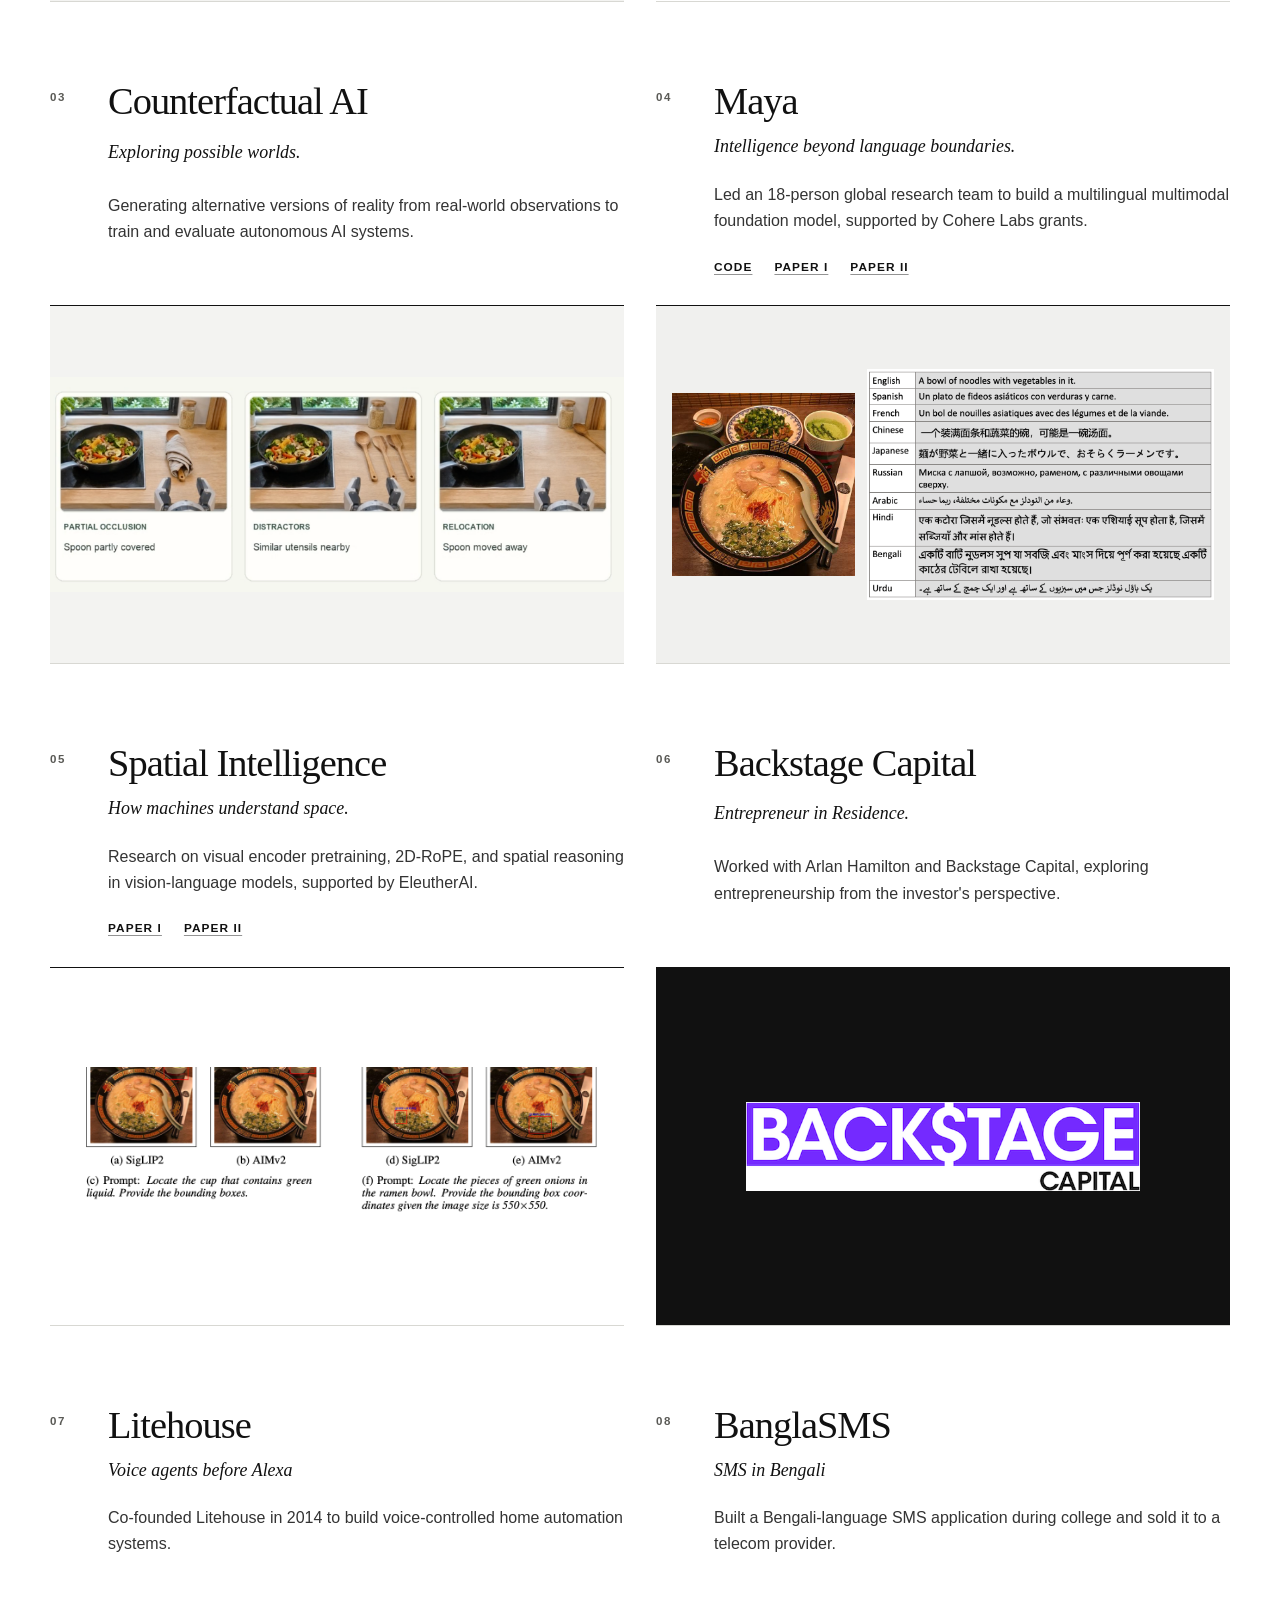
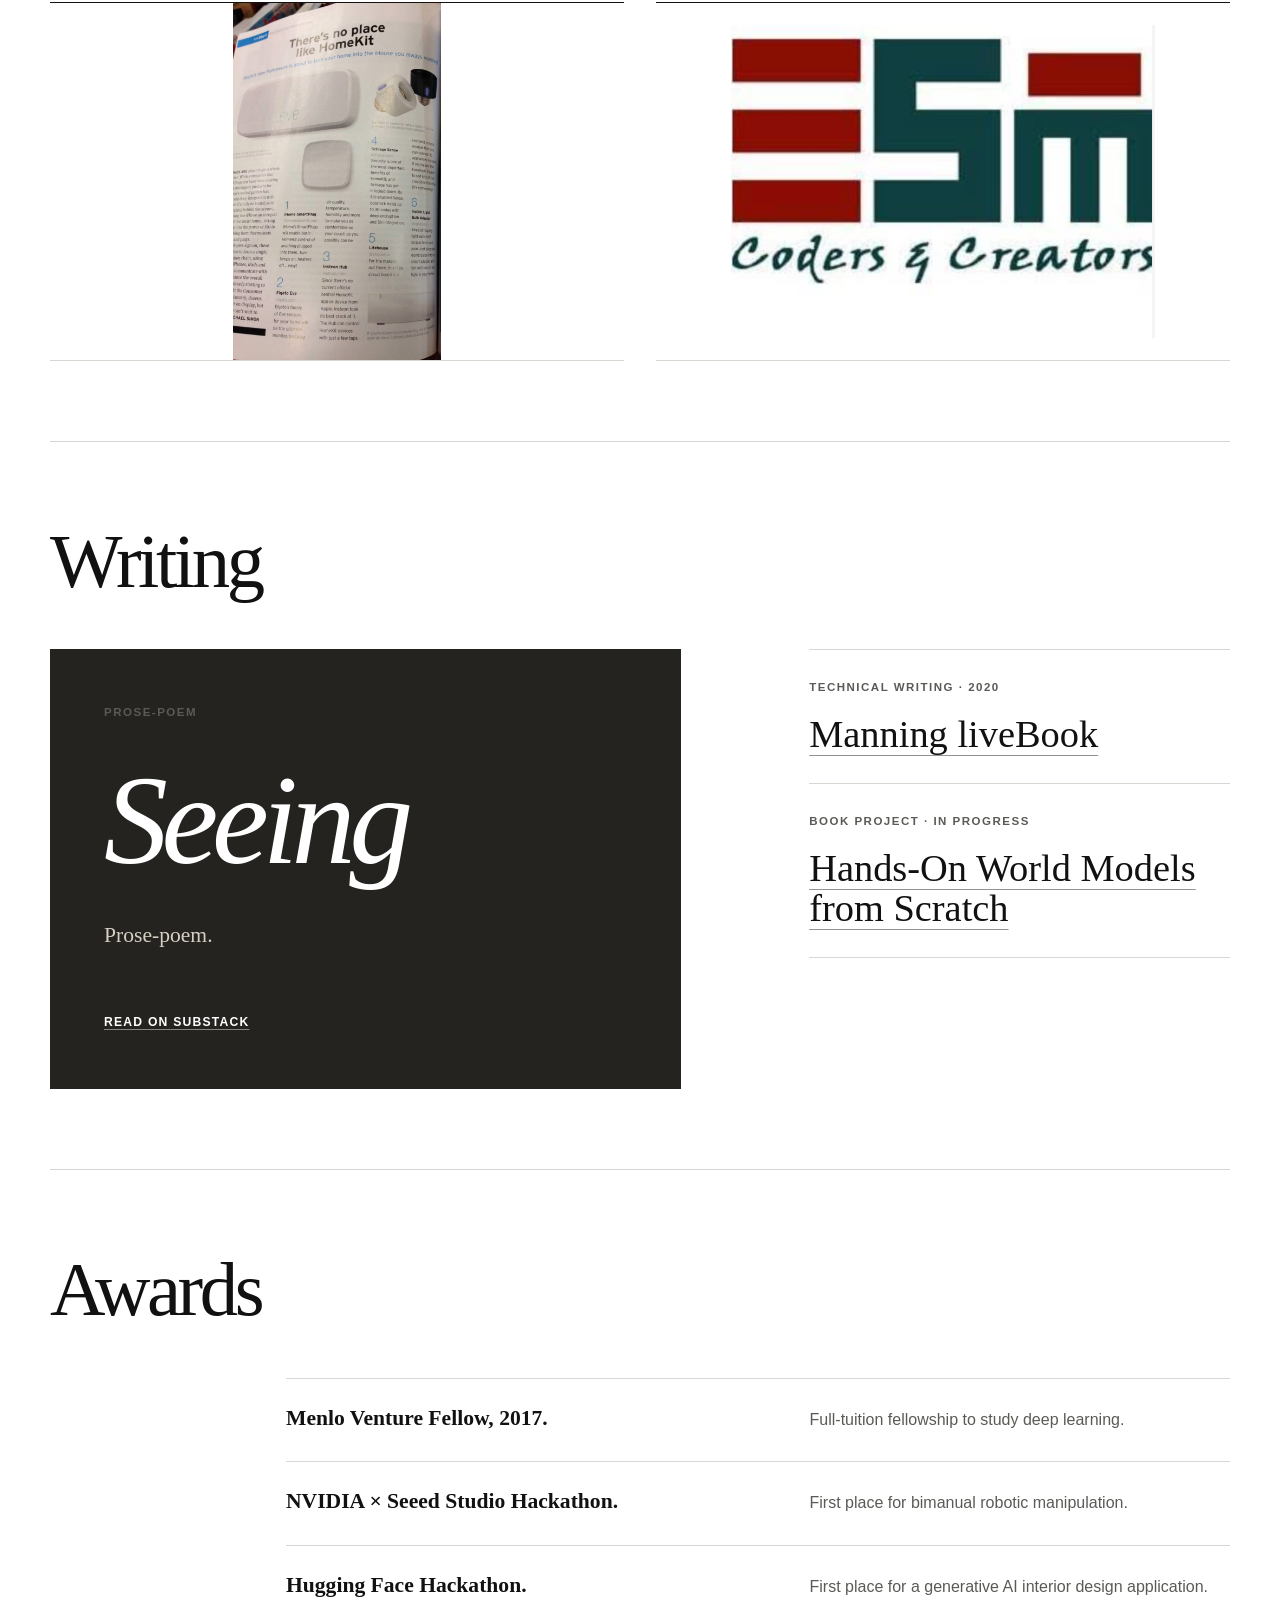
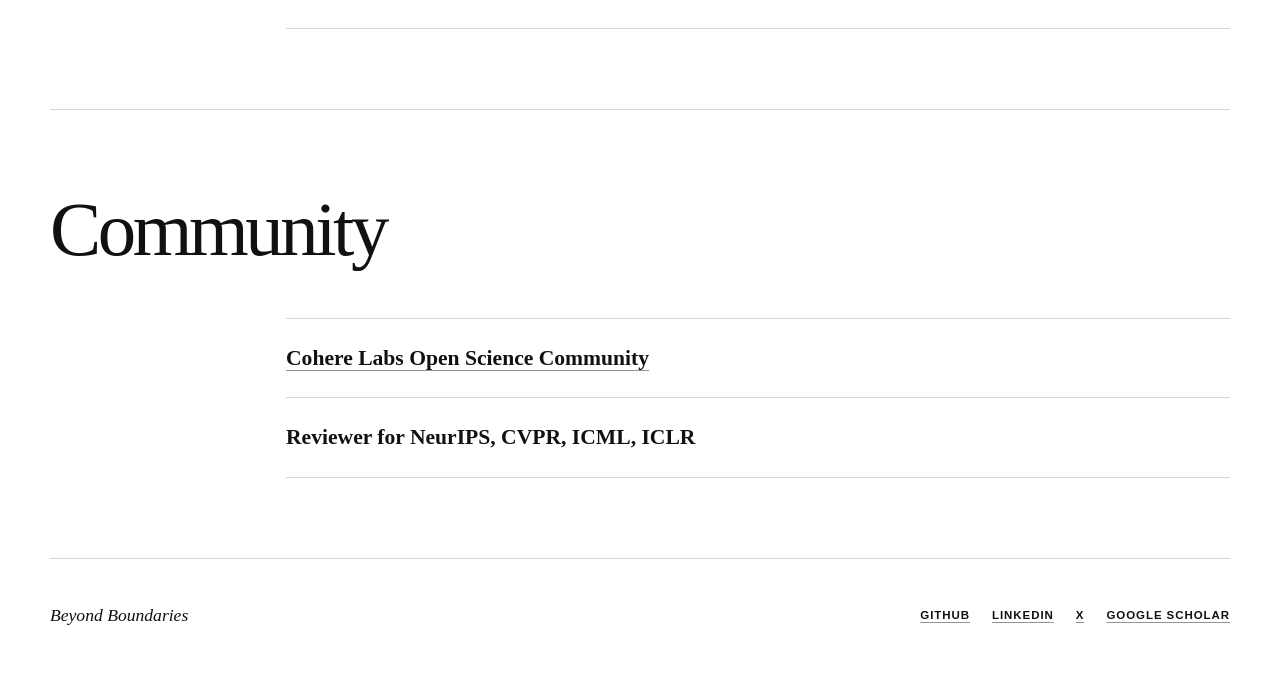
==== commit bdb7d2e6: "Refine Spatial Intelligence description" ====
--- a/index.html
+++ b/index.html
@@ -65,7 +65,7 @@
         </article>
 
         <article class="project-card">
-          <div class="project-body"><p class="project-number">05</p><h3>Spatial Intelligence</h3><p class="project-kicker">How machines understand space.</p><p>Independent research on visual encoder pretraining, 2D-RoPE, and spatial reasoning in vision-language models, supported by EleutherAI.</p><div class="project-links"><a href="https://arxiv.org/abs/2603.12545">Paper I</a><a href="https://arxiv.org/abs/2601.09954">Paper II</a></div></div>
+          <div class="project-body"><p class="project-number">05</p><h3>Spatial Intelligence</h3><p class="project-kicker">How machines understand space.</p><p>Research on visual encoder pretraining, 2D-RoPE, and spatial reasoning in vision-language models, supported by EleutherAI.</p><div class="project-links"><a href="https://arxiv.org/abs/2603.12545">Paper I</a><a href="https://arxiv.org/abs/2601.09954">Paper II</a></div></div>
           <figure class="project-visual project-visual-paper"><a href="assets/images/spatial/figure2-portfolio.png" target="_blank" rel="noopener" aria-label="Enlarge Spatial Intelligence comparison"><img src="assets/images/spatial/figure2-portfolio.png" alt="Spatial reasoning comparison of object localization from SigLIP2 and AIMv2 encoders" width="1250" height="370" loading="lazy"></a></figure>
         </article>
 
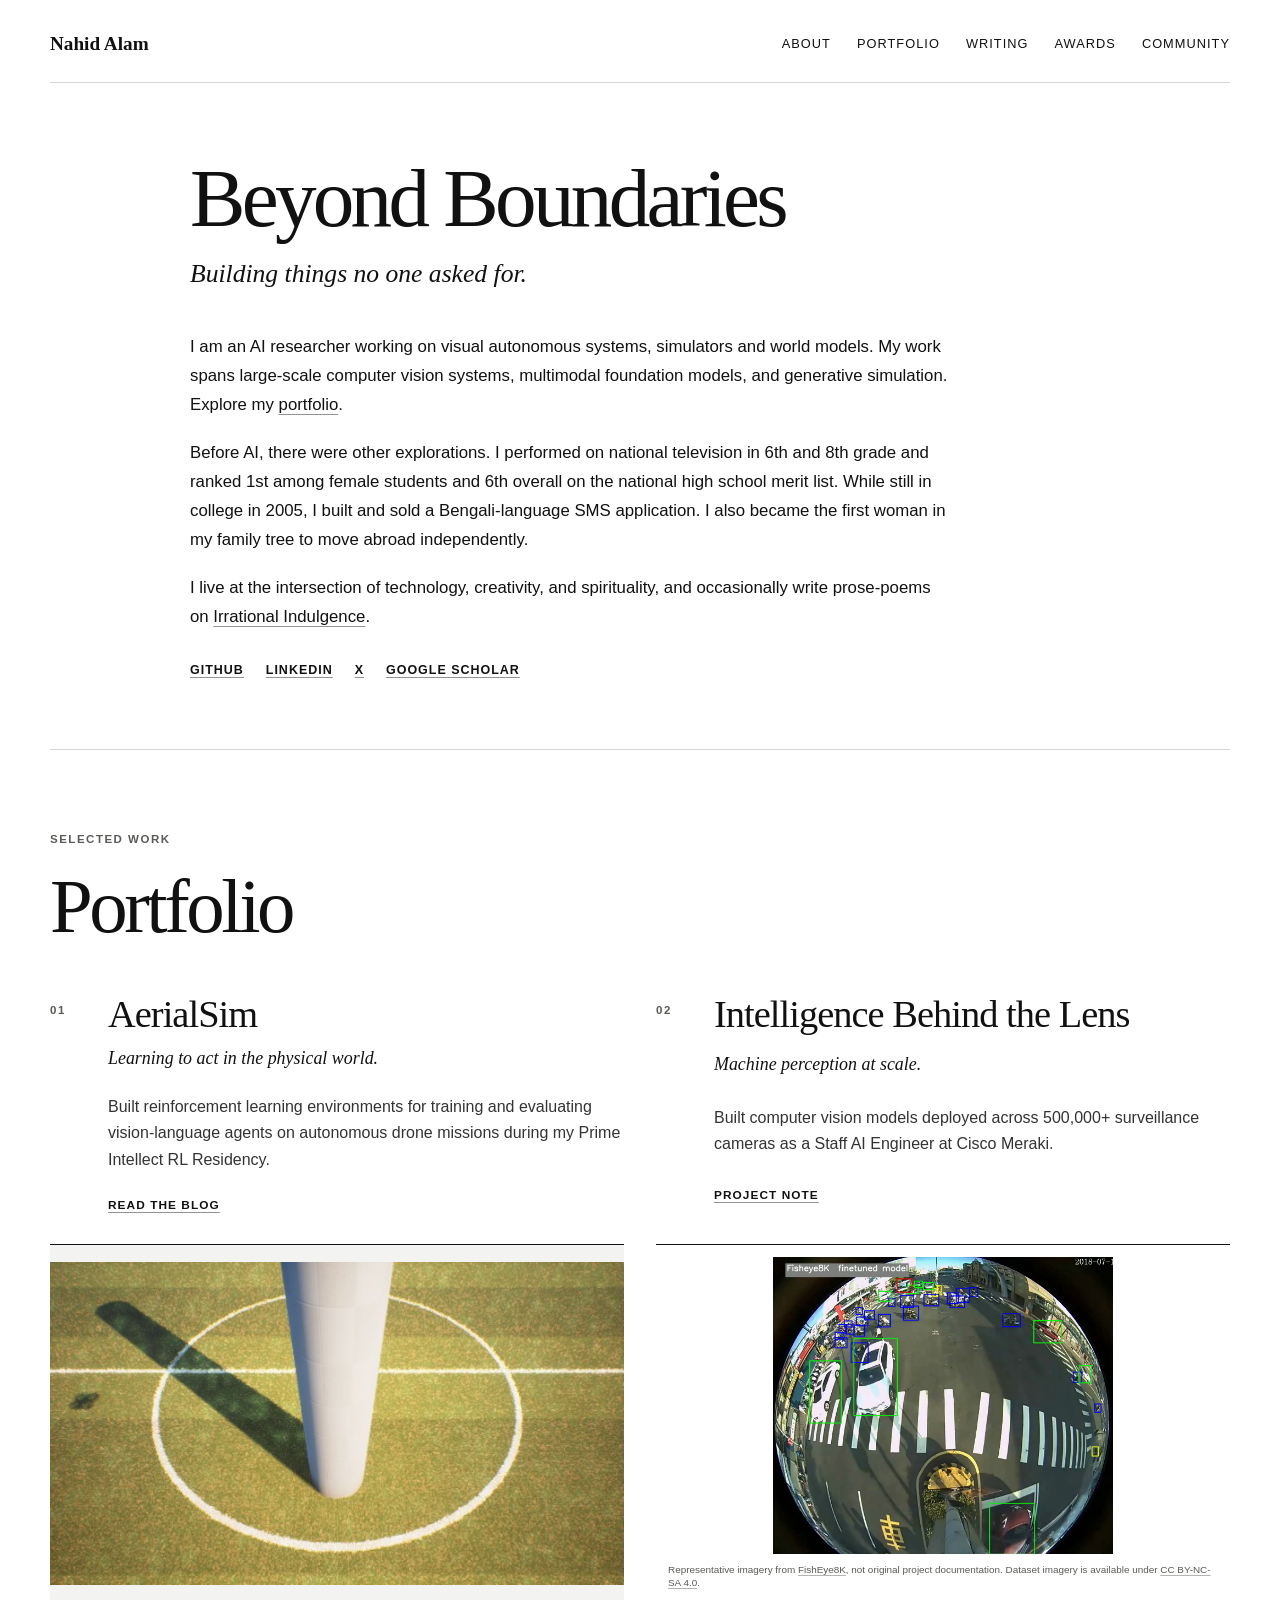
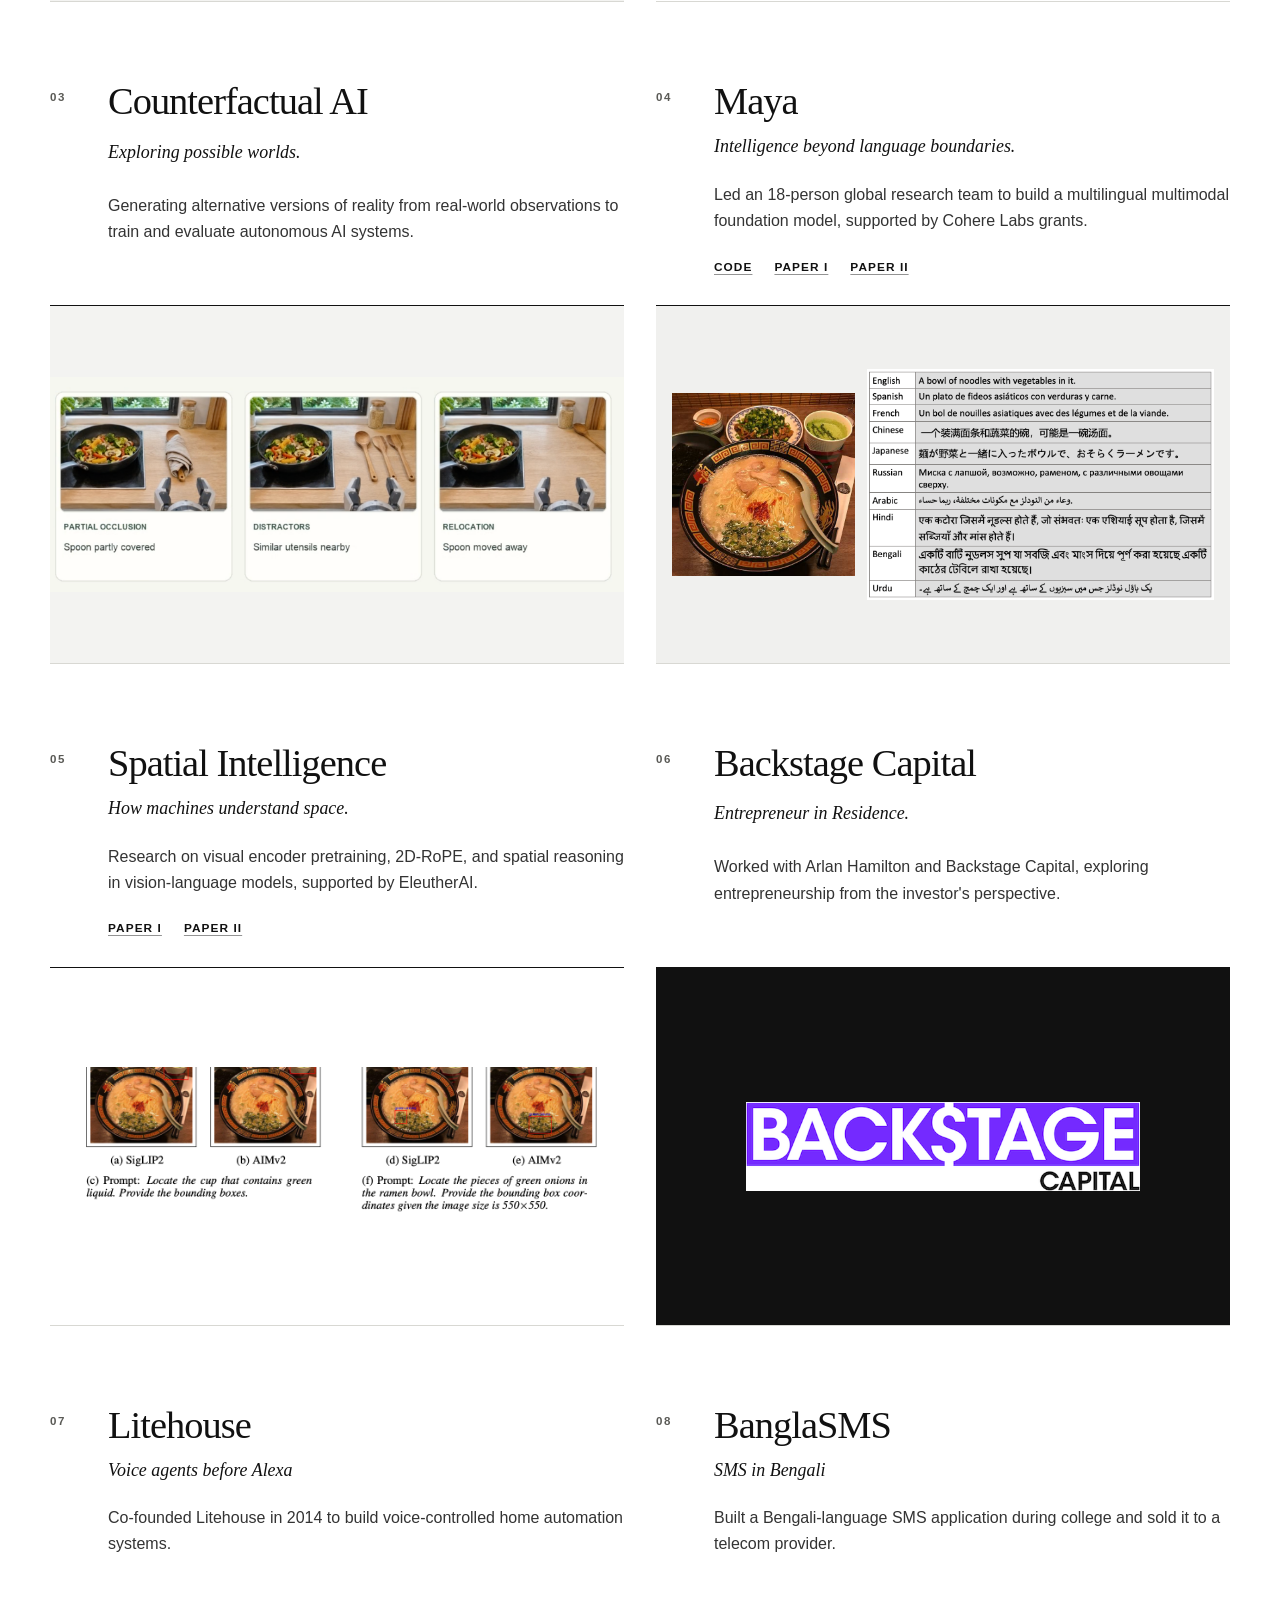
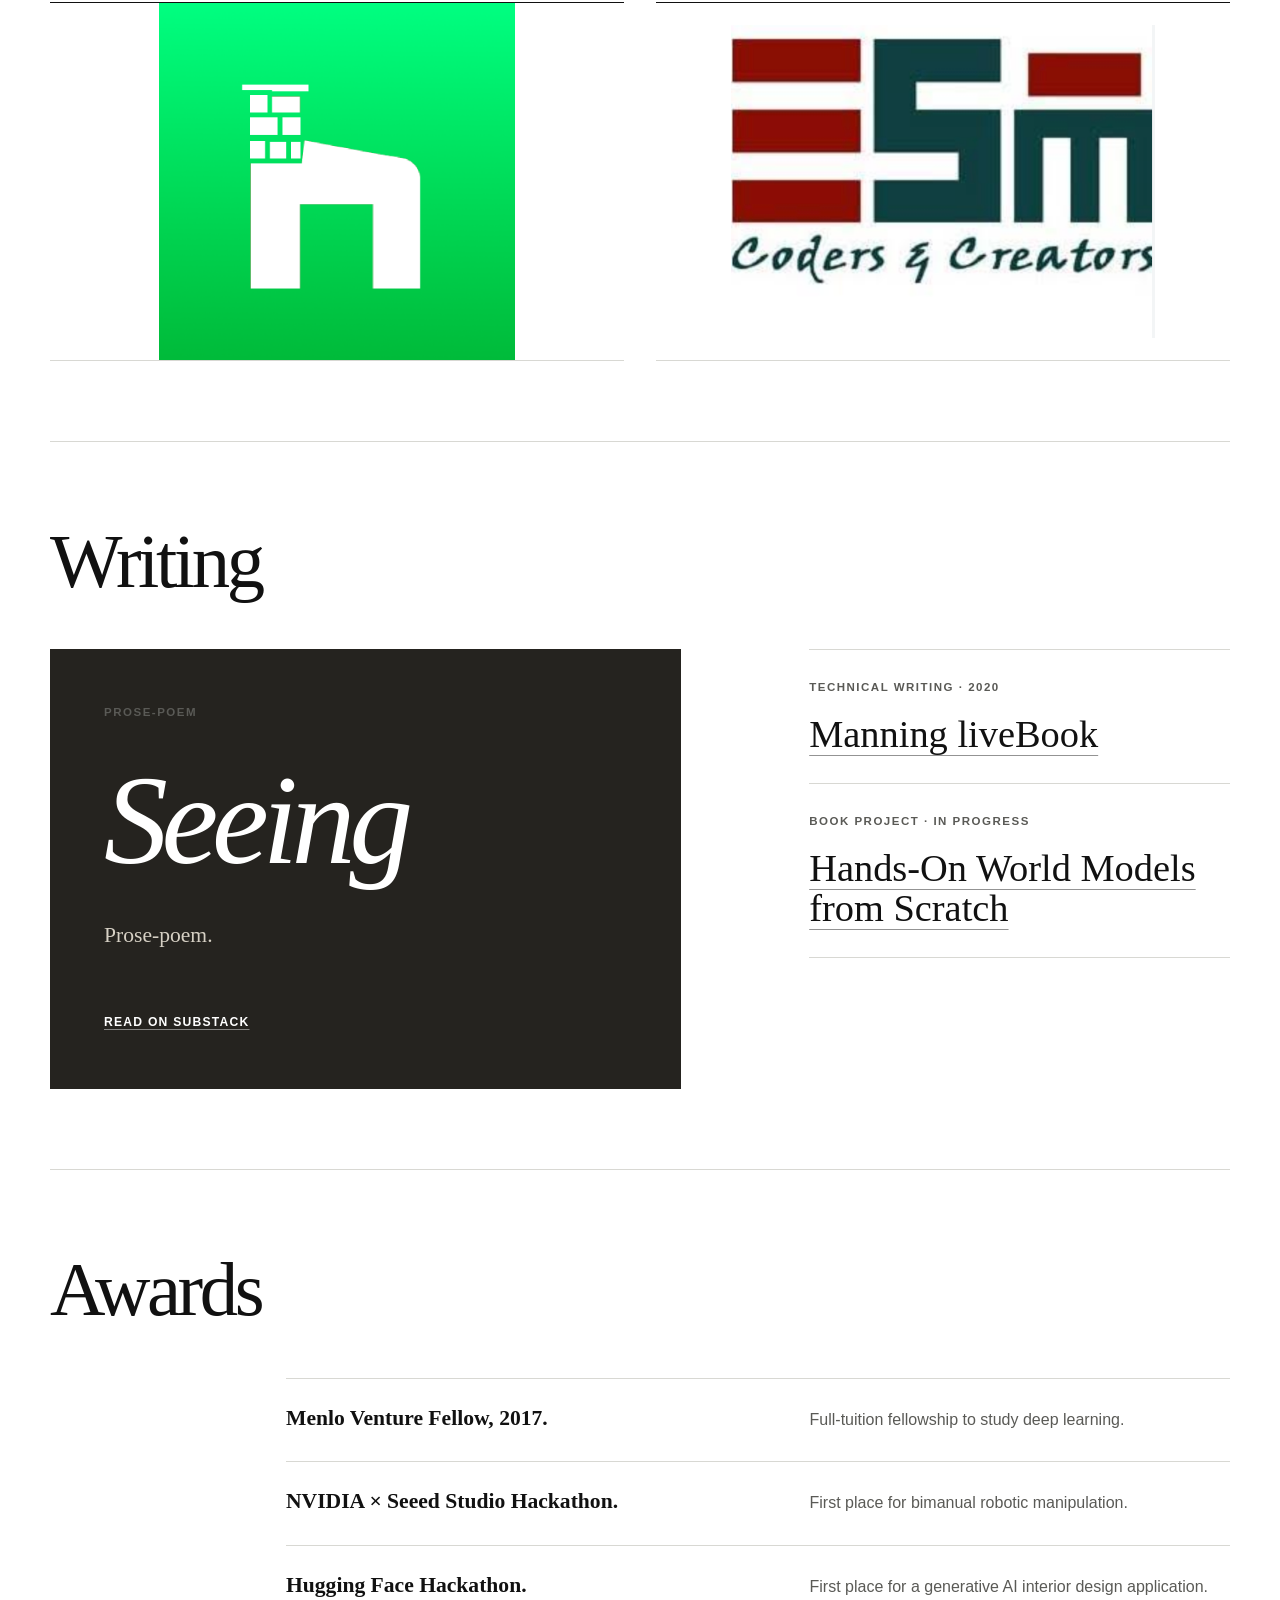
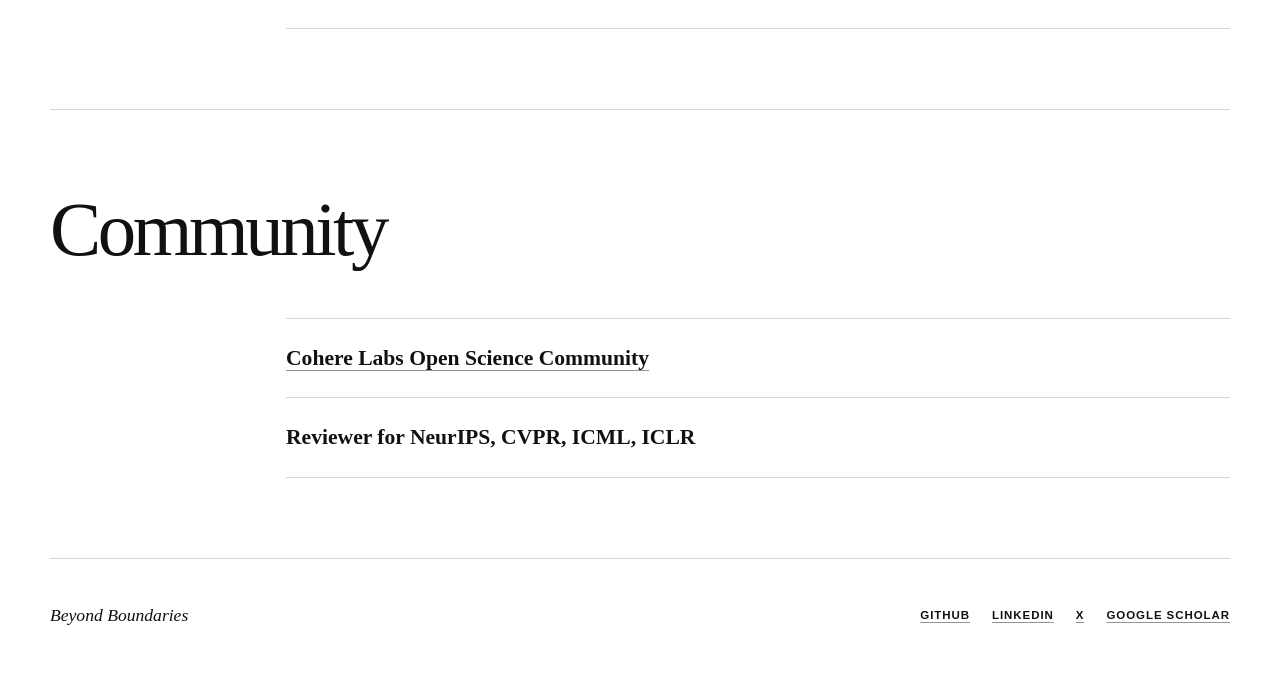
==== commit 2caa3634: "Replace Litehouse image with logo" ====
--- a/index.html
+++ b/index.html
@@ -76,7 +76,7 @@
 
         <article class="project-card project-card-type">
           <div class="project-body"><p class="project-number">07</p><h3>Litehouse</h3><p class="project-kicker">Voice agents before Alexa</p><p>Co-founded Litehouse in 2014 to build voice-controlled home automation systems.</p></div>
-          <figure class="project-visual litehouse-visual"><img src="assets/images/litehouse/homekit-feature.jpg" alt="Magazine feature showing Litehouse among early Apple HomeKit products" width="768" height="1314" loading="lazy"></figure>
+          <figure class="project-visual litehouse-visual"><img src="assets/images/litehouse/litehouse.png" alt="Litehouse logo" width="512" height="512" loading="lazy"></figure>
         </article>
 
         <article class="project-card project-card-type">
